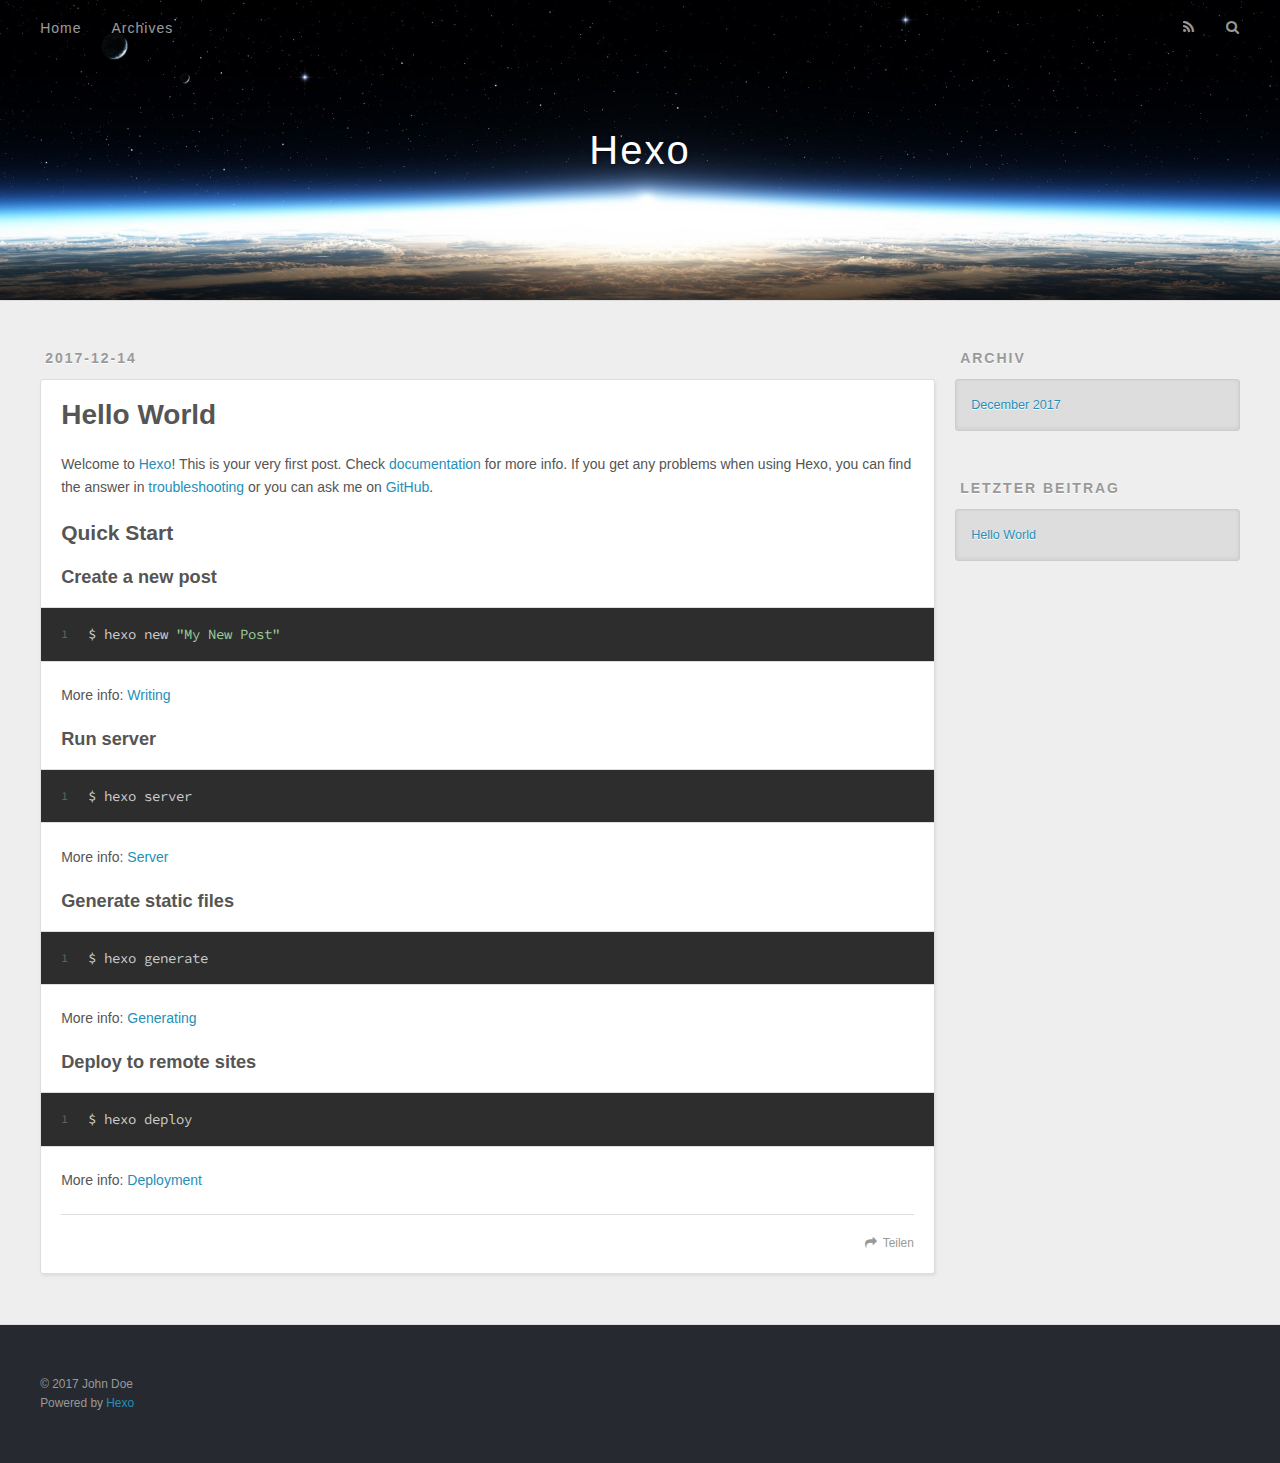
==== index.html @ 67dafe3c "Site updated: 2017-12-14 20:27:31" ====
<!DOCTYPE html>
<html>
<head>
  <meta charset="utf-8">
  

  
  <title>Hexo</title>
  <meta name="viewport" content="width=device-width, initial-scale=1, maximum-scale=1">
  <meta property="og:type" content="website">
<meta property="og:title" content="Hexo">
<meta property="og:url" content="http://yoursite.com/index.html">
<meta property="og:site_name" content="Hexo">
<meta name="twitter:card" content="summary">
<meta name="twitter:title" content="Hexo">
  
    <link rel="alternate" href="/atom.xml" title="Hexo" type="application/atom+xml">
  
  
    <link rel="icon" href="/favicon.png">
  
  
    <link href="//fonts.googleapis.com/css?family=Source+Code+Pro" rel="stylesheet" type="text/css">
  
  <link rel="stylesheet" href="/css/style.css">
</head>

<body>
  <div id="container">
    <div id="wrap">
      <header id="header">
  <div id="banner"></div>
  <div id="header-outer" class="outer">
    <div id="header-title" class="inner">
      <h1 id="logo-wrap">
        <a href="/" id="logo">Hexo</a>
      </h1>
      
    </div>
    <div id="header-inner" class="inner">
      <nav id="main-nav">
        <a id="main-nav-toggle" class="nav-icon"></a>
        
          <a class="main-nav-link" href="/">Home</a>
        
          <a class="main-nav-link" href="/archives">Archives</a>
        
      </nav>
      <nav id="sub-nav">
        
          <a id="nav-rss-link" class="nav-icon" href="/atom.xml" title="RSS Feed"></a>
        
        <a id="nav-search-btn" class="nav-icon" title="Suche"></a>
      </nav>
      <div id="search-form-wrap">
        <form action="//google.com/search" method="get" accept-charset="UTF-8" class="search-form"><input type="search" name="q" class="search-form-input" placeholder="Search"><button type="submit" class="search-form-submit">&#xF002;</button><input type="hidden" name="sitesearch" value="http://yoursite.com"></form>
      </div>
    </div>
  </div>
</header>
      <div class="outer">
        <section id="main">
  
    <article id="post-hello-world" class="article article-type-post" itemscope itemprop="blogPost">
  <div class="article-meta">
    <a href="/2017/12/14/hello-world/" class="article-date">
  <time datetime="2017-12-14T12:22:43.000Z" itemprop="datePublished">2017-12-14</time>
</a>
    
  </div>
  <div class="article-inner">
    
    
      <header class="article-header">
        
  
    <h1 itemprop="name">
      <a class="article-title" href="/2017/12/14/hello-world/">Hello World</a>
    </h1>
  

      </header>
    
    <div class="article-entry" itemprop="articleBody">
      
        <p>Welcome to <a href="https://hexo.io/" target="_blank" rel="noopener">Hexo</a>! This is your very first post. Check <a href="https://hexo.io/docs/" target="_blank" rel="noopener">documentation</a> for more info. If you get any problems when using Hexo, you can find the answer in <a href="https://hexo.io/docs/troubleshooting.html" target="_blank" rel="noopener">troubleshooting</a> or you can ask me on <a href="https://github.com/hexojs/hexo/issues" target="_blank" rel="noopener">GitHub</a>.</p>
<h2 id="Quick-Start"><a href="#Quick-Start" class="headerlink" title="Quick Start"></a>Quick Start</h2><h3 id="Create-a-new-post"><a href="#Create-a-new-post" class="headerlink" title="Create a new post"></a>Create a new post</h3><figure class="highlight bash"><table><tr><td class="gutter"><pre><span class="line">1</span><br></pre></td><td class="code"><pre><span class="line">$ hexo new <span class="string">"My New Post"</span></span><br></pre></td></tr></table></figure>
<p>More info: <a href="https://hexo.io/docs/writing.html" target="_blank" rel="noopener">Writing</a></p>
<h3 id="Run-server"><a href="#Run-server" class="headerlink" title="Run server"></a>Run server</h3><figure class="highlight bash"><table><tr><td class="gutter"><pre><span class="line">1</span><br></pre></td><td class="code"><pre><span class="line">$ hexo server</span><br></pre></td></tr></table></figure>
<p>More info: <a href="https://hexo.io/docs/server.html" target="_blank" rel="noopener">Server</a></p>
<h3 id="Generate-static-files"><a href="#Generate-static-files" class="headerlink" title="Generate static files"></a>Generate static files</h3><figure class="highlight bash"><table><tr><td class="gutter"><pre><span class="line">1</span><br></pre></td><td class="code"><pre><span class="line">$ hexo generate</span><br></pre></td></tr></table></figure>
<p>More info: <a href="https://hexo.io/docs/generating.html" target="_blank" rel="noopener">Generating</a></p>
<h3 id="Deploy-to-remote-sites"><a href="#Deploy-to-remote-sites" class="headerlink" title="Deploy to remote sites"></a>Deploy to remote sites</h3><figure class="highlight bash"><table><tr><td class="gutter"><pre><span class="line">1</span><br></pre></td><td class="code"><pre><span class="line">$ hexo deploy</span><br></pre></td></tr></table></figure>
<p>More info: <a href="https://hexo.io/docs/deployment.html" target="_blank" rel="noopener">Deployment</a></p>

      
    </div>
    <footer class="article-footer">
      <a data-url="http://yoursite.com/2017/12/14/hello-world/" data-id="cjb6gmn2500008516eiylkmpd" class="article-share-link">Teilen</a>
      
      
    </footer>
  </div>
  
</article>


  


</section>
        
          <aside id="sidebar">
  
    

  
    

  
    
  
    
  <div class="widget-wrap">
    <h3 class="widget-title">Archiv</h3>
    <div class="widget">
      <ul class="archive-list"><li class="archive-list-item"><a class="archive-list-link" href="/archives/2017/12/">December 2017</a></li></ul>
    </div>
  </div>


  
    
  <div class="widget-wrap">
    <h3 class="widget-title">letzter Beitrag</h3>
    <div class="widget">
      <ul>
        
          <li>
            <a href="/2017/12/14/hello-world/">Hello World</a>
          </li>
        
      </ul>
    </div>
  </div>

  
</aside>
        
      </div>
      <footer id="footer">
  
  <div class="outer">
    <div id="footer-info" class="inner">
      &copy; 2017 John Doe<br>
      Powered by <a href="http://hexo.io/" target="_blank">Hexo</a>
    </div>
  </div>
</footer>
    </div>
    <nav id="mobile-nav">
  
    <a href="/" class="mobile-nav-link">Home</a>
  
    <a href="/archives" class="mobile-nav-link">Archives</a>
  
</nav>
    

<script src="//ajax.googleapis.com/ajax/libs/jquery/2.0.3/jquery.min.js"></script>


  <link rel="stylesheet" href="/fancybox/jquery.fancybox.css">
  <script src="/fancybox/jquery.fancybox.pack.js"></script>


<script src="/js/script.js"></script>



  </div>
</body>
</html>
---- css/style.css ----
body {
  width: 100%;
}
body:before,
body:after {
  content: "";
  display: table;
}
body:after {
  clear: both;
}
html,
body,
div,
span,
applet,
object,
iframe,
h1,
h2,
h3,
h4,
h5,
h6,
p,
blockquote,
pre,
a,
abbr,
acronym,
address,
big,
cite,
code,
del,
dfn,
em,
img,
ins,
kbd,
q,
s,
samp,
small,
strike,
strong,
sub,
sup,
tt,
var,
dl,
dt,
dd,
ol,
ul,
li,
fieldset,
form,
label,
legend,
table,
caption,
tbody,
tfoot,
thead,
tr,
th,
td {
  margin: 0;
  padding: 0;
  border: 0;
  outline: 0;
  font-weight: inherit;
  font-style: inherit;
  font-family: inherit;
  font-size: 100%;
  vertical-align: baseline;
}
body {
  line-height: 1;
  color: #000;
  background: #fff;
}
ol,
ul {
  list-style: none;
}
table {
  border-collapse: separate;
  border-spacing: 0;
  vertical-align: middle;
}
caption,
th,
td {
  text-align: left;
  font-weight: normal;
  vertical-align: middle;
}
a img {
  border: none;
}
input,
button {
  margin: 0;
  padding: 0;
}
input::-moz-focus-inner,
button::-moz-focus-inner {
  border: 0;
  padding: 0;
}
@font-face {
  font-family: FontAwesome;
  font-style: normal;
  font-weight: normal;
  src: url("fonts/fontawesome-webfont.eot?v=#4.0.3");
  src: url("fonts/fontawesome-webfont.eot?#iefix&v=#4.0.3") format("embedded-opentype"), url("fonts/fontawesome-webfont.woff?v=#4.0.3") format("woff"), url("fonts/fontawesome-webfont.ttf?v=#4.0.3") format("truetype"), url("fonts/fontawesome-webfont.svg#fontawesomeregular?v=#4.0.3") format("svg");
}
html,
body,
#container {
  height: 100%;
}
body {
  background: #eee;
  font: 14px -apple-system, BlinkMacSystemFont, "Segoe UI", "Roboto", "Oxygen", "Ubuntu", "Cantarell", "Fira Sans", "Droid Sans", "Helvetica Neue", sans-serif;
  -webkit-text-size-adjust: 100%;
}
.outer {
  max-width: 1220px;
  margin: 0 auto;
  padding: 0 20px;
}
.outer:before,
.outer:after {
  content: "";
  display: table;
}
.outer:after {
  clear: both;
}
.inner {
  display: inline;
  float: left;
  width: 98.33333333333333%;
  margin: 0 0.833333333333333%;
}
.left,
.alignleft {
  float: left;
}
.right,
.alignright {
  float: right;
}
.clear {
  clear: both;
}
#container {
  position: relative;
}
.mobile-nav-on {
  overflow: hidden;
}
#wrap {
  height: 100%;
  width: 100%;
  position: absolute;
  top: 0;
  left: 0;
  -webkit-transition: 0.2s ease-out;
  -moz-transition: 0.2s ease-out;
  -ms-transition: 0.2s ease-out;
  transition: 0.2s ease-out;
  z-index: 1;
  background: #eee;
}
.mobile-nav-on #wrap {
  left: 280px;
}
@media screen and (min-width: 768px) {
  #main {
    display: inline;
    float: left;
    width: 73.33333333333333%;
    margin: 0 0.833333333333333%;
  }
}
.article-date,
.article-category-link,
.archive-year,
.widget-title {
  text-decoration: none;
  text-transform: uppercase;
  letter-spacing: 2px;
  color: #999;
  margin-bottom: 1em;
  margin-left: 5px;
  line-height: 1em;
  text-shadow: 0 1px #fff;
  font-weight: bold;
}
.article-inner,
.archive-article-inner {
  background: #fff;
  -webkit-box-shadow: 1px 2px 3px #ddd;
  box-shadow: 1px 2px 3px #ddd;
  border: 1px solid #ddd;
  border-radius: 3px;
}
.article-entry h1,
.widget h1 {
  font-size: 2em;
}
.article-entry h2,
.widget h2 {
  font-size: 1.5em;
}
.article-entry h3,
.widget h3 {
  font-size: 1.3em;
}
.article-entry h4,
.widget h4 {
  font-size: 1.2em;
}
.article-entry h5,
.widget h5 {
  font-size: 1em;
}
.article-entry h6,
.widget h6 {
  font-size: 1em;
  color: #999;
}
.article-entry hr,
.widget hr {
  border: 1px dashed #ddd;
}
.article-entry strong,
.widget strong {
  font-weight: bold;
}
.article-entry em,
.widget em,
.article-entry cite,
.widget cite {
  font-style: italic;
}
.article-entry sup,
.widget sup,
.article-entry sub,
.widget sub {
  font-size: 0.75em;
  line-height: 0;
  position: relative;
  vertical-align: baseline;
}
.article-entry sup,
.widget sup {
  top: -0.5em;
}
.article-entry sub,
.widget sub {
  bottom: -0.2em;
}
.article-entry small,
.widget small {
  font-size: 0.85em;
}
.article-entry acronym,
.widget acronym,
.article-entry abbr,
.widget abbr {
  border-bottom: 1px dotted;
}
.article-entry ul,
.widget ul,
.article-entry ol,
.widget ol,
.article-entry dl,
.widget dl {
  margin: 0 20px;
  line-height: 1.6em;
}
.article-entry ul ul,
.widget ul ul,
.article-entry ol ul,
.widget ol ul,
.article-entry ul ol,
.widget ul ol,
.article-entry ol ol,
.widget ol ol {
  margin-top: 0;
  margin-bottom: 0;
}
.article-entry ul,
.widget ul {
  list-style: disc;
}
.article-entry ol,
.widget ol {
  list-style: decimal;
}
.article-entry dt,
.widget dt {
  font-weight: bold;
}
#header {
  height: 300px;
  position: relative;
  border-bottom: 1px solid #ddd;
}
#header:before,
#header:after {
  content: "";
  position: absolute;
  left: 0;
  right: 0;
  height: 40px;
}
#header:before {
  top: 0;
  background: -webkit-linear-gradient(rgba(0,0,0,0.2), transparent);
  background: -moz-linear-gradient(rgba(0,0,0,0.2), transparent);
  background: -ms-linear-gradient(rgba(0,0,0,0.2), transparent);
  background: linear-gradient(rgba(0,0,0,0.2), transparent);
}
#header:after {
  bottom: 0;
  background: -webkit-linear-gradient(transparent, rgba(0,0,0,0.2));
  background: -moz-linear-gradient(transparent, rgba(0,0,0,0.2));
  background: -ms-linear-gradient(transparent, rgba(0,0,0,0.2));
  background: linear-gradient(transparent, rgba(0,0,0,0.2));
}
#header-outer {
  height: 100%;
  position: relative;
}
#header-inner {
  position: relative;
  overflow: hidden;
}
#banner {
  position: absolute;
  top: 0;
  left: 0;
  width: 100%;
  height: 100%;
  background: url("images/banner.jpg") center #000;
  -webkit-background-size: cover;
  -moz-background-size: cover;
  background-size: cover;
  z-index: -1;
}
#header-title {
  text-align: center;
  height: 40px;
  position: absolute;
  top: 50%;
  left: 0;
  margin-top: -20px;
}
#logo,
#subtitle {
  text-decoration: none;
  color: #fff;
  font-weight: 300;
  text-shadow: 0 1px 4px rgba(0,0,0,0.3);
}
#logo {
  font-size: 40px;
  line-height: 40px;
  letter-spacing: 2px;
}
#subtitle {
  font-size: 16px;
  line-height: 16px;
  letter-spacing: 1px;
}
#subtitle-wrap {
  margin-top: 16px;
}
#main-nav {
  float: left;
  margin-left: -15px;
}
.nav-icon,
.main-nav-link {
  float: left;
  color: #fff;
  opacity: 0.6;
  text-decoration: none;
  text-shadow: 0 1px rgba(0,0,0,0.2);
  -webkit-transition: opacity 0.2s;
  -moz-transition: opacity 0.2s;
  -ms-transition: opacity 0.2s;
  transition: opacity 0.2s;
  display: block;
  padding: 20px 15px;
}
.nav-icon:hover,
.main-nav-link:hover {
  opacity: 1;
}
.nav-icon {
  font-family: FontAwesome;
  text-align: center;
  font-size: 14px;
  width: 14px;
  height: 14px;
  padding: 20px 15px;
  position: relative;
  cursor: pointer;
}
.main-nav-link {
  font-weight: 300;
  letter-spacing: 1px;
}
@media screen and (max-width: 479px) {
  .main-nav-link {
    display: none;
  }
}
#main-nav-toggle {
  display: none;
}
#main-nav-toggle:before {
  content: "\f0c9";
}
@media screen and (max-width: 479px) {
  #main-nav-toggle {
    display: block;
  }
}
#sub-nav {
  float: right;
  margin-right: -15px;
}
#nav-rss-link:before {
  content: "\f09e";
}
#nav-search-btn:before {
  content: "\f002";
}
#search-form-wrap {
  position: absolute;
  top: 15px;
  width: 150px;
  height: 30px;
  right: -150px;
  opacity: 0;
  -webkit-transition: 0.2s ease-out;
  -moz-transition: 0.2s ease-out;
  -ms-transition: 0.2s ease-out;
  transition: 0.2s ease-out;
}
#search-form-wrap.on {
  opacity: 1;
  right: 0;
}
@media screen and (max-width: 479px) {
  #search-form-wrap {
    width: 100%;
    right: -100%;
  }
}
.search-form {
  position: absolute;
  top: 0;
  left: 0;
  right: 0;
  background: #fff;
  padding: 5px 15px;
  border-radius: 15px;
  -webkit-box-shadow: 0 0 10px rgba(0,0,0,0.3);
  box-shadow: 0 0 10px rgba(0,0,0,0.3);
}
.search-form-input {
  border: none;
  background: none;
  color: #555;
  width: 100%;
  font: 13px -apple-system, BlinkMacSystemFont, "Segoe UI", "Roboto", "Oxygen", "Ubuntu", "Cantarell", "Fira Sans", "Droid Sans", "Helvetica Neue", sans-serif;
  outline: none;
}
.search-form-input::-webkit-search-results-decoration,
.search-form-input::-webkit-search-cancel-button {
  -webkit-appearance: none;
}
.search-form-submit {
  position: absolute;
  top: 50%;
  right: 10px;
  margin-top: -7px;
  font: 13px FontAwesome;
  border: none;
  background: none;
  color: #bbb;
  cursor: pointer;
}
.search-form-submit:hover,
.search-form-submit:focus {
  color: #777;
}
.article {
  margin: 50px 0;
}
.article-inner {
  overflow: hidden;
}
.article-meta:before,
.article-meta:after {
  content: "";
  display: table;
}
.article-meta:after {
  clear: both;
}
.article-date {
  float: left;
}
.article-category {
  float: left;
  line-height: 1em;
  color: #ccc;
  text-shadow: 0 1px #fff;
  margin-left: 8px;
}
.article-category:before {
  content: "\2022";
}
.article-category-link {
  margin: 0 12px 1em;
}
.article-header {
  padding: 20px 20px 0;
}
.article-title {
  text-decoration: none;
  font-size: 2em;
  font-weight: bold;
  color: #555;
  line-height: 1.1em;
  -webkit-transition: color 0.2s;
  -moz-transition: color 0.2s;
  -ms-transition: color 0.2s;
  transition: color 0.2s;
}
a.article-title:hover {
  color: #258fb8;
}
.article-entry {
  color: #555;
  padding: 0 20px;
}
.article-entry:before,
.article-entry:after {
  content: "";
  display: table;
}
.article-entry:after {
  clear: both;
}
.article-entry p,
.article-entry table {
  line-height: 1.6em;
  margin: 1.6em 0;
}
.article-entry h1,
.article-entry h2,
.article-entry h3,
.article-entry h4,
.article-entry h5,
.article-entry h6 {
  font-weight: bold;
}
.article-entry h1,
.article-entry h2,
.article-entry h3,
.article-entry h4,
.article-entry h5,
.article-entry h6 {
  line-height: 1.1em;
  margin: 1.1em 0;
}
.article-entry a {
  color: #258fb8;
  text-decoration: none;
}
.article-entry a:hover {
  text-decoration: underline;
}
.article-entry ul,
.article-entry ol,
.article-entry dl {
  margin-top: 1.6em;
  margin-bottom: 1.6em;
}
.article-entry img,
.article-entry video {
  max-width: 100%;
  height: auto;
  display: block;
  margin: auto;
}
.article-entry iframe {
  border: none;
}
.article-entry table {
  width: 100%;
  border-collapse: collapse;
  border-spacing: 0;
}
.article-entry th {
  font-weight: bold;
  border-bottom: 3px solid #ddd;
  padding-bottom: 0.5em;
}
.article-entry td {
  border-bottom: 1px solid #ddd;
  padding: 10px 0;
}
.article-entry blockquote {
  font-family: Georgia, "Times New Roman", serif;
  font-size: 1.4em;
  margin: 1.6em 20px;
  text-align: center;
}
.article-entry blockquote footer {
  font-size: 14px;
  margin: 1.6em 0;
  font-family: -apple-system, BlinkMacSystemFont, "Segoe UI", "Roboto", "Oxygen", "Ubuntu", "Cantarell", "Fira Sans", "Droid Sans", "Helvetica Neue", sans-serif;
}
.article-entry blockquote footer cite:before {
  content: "—";
  padding: 0 0.5em;
}
.article-entry .pullquote {
  text-align: left;
  width: 45%;
  margin: 0;
}
.article-entry .pullquote.left {
  margin-left: 0.5em;
  margin-right: 1em;
}
.article-entry .pullquote.right {
  margin-right: 0.5em;
  margin-left: 1em;
}
.article-entry .caption {
  color: #999;
  display: block;
  font-size: 0.9em;
  margin-top: 0.5em;
  position: relative;
  text-align: center;
}
.article-entry .video-container {
  position: relative;
  padding-top: 56.25%;
  height: 0;
  overflow: hidden;
}
.article-entry .video-container iframe,
.article-entry .video-container object,
.article-entry .video-container embed {
  position: absolute;
  top: 0;
  left: 0;
  width: 100%;
  height: 100%;
  margin-top: 0;
}
.article-more-link a {
  display: inline-block;
  line-height: 1em;
  padding: 6px 15px;
  border-radius: 15px;
  background: #eee;
  color: #999;
  text-shadow: 0 1px #fff;
  text-decoration: none;
}
.article-more-link a:hover {
  background: #258fb8;
  color: #fff;
  text-decoration: none;
  text-shadow: 0 1px #1e7293;
}
.article-footer {
  font-size: 0.85em;
  line-height: 1.6em;
  border-top: 1px solid #ddd;
  padding-top: 1.6em;
  margin: 0 20px 20px;
}
.article-footer:before,
.article-footer:after {
  content: "";
  display: table;
}
.article-footer:after {
  clear: both;
}
.article-footer a {
  color: #999;
  text-decoration: none;
}
.article-footer a:hover {
  color: #555;
}
.article-tag-list-item {
  float: left;
  margin-right: 10px;
}
.article-tag-list-link:before {
  content: "#";
}
.article-comment-link {
  float: right;
}
.article-comment-link:before {
  content: "\f075";
  font-family: FontAwesome;
  padding-right: 8px;
}
.article-share-link {
  cursor: pointer;
  float: right;
  margin-left: 20px;
}
.article-share-link:before {
  content: "\f064";
  font-family: FontAwesome;
  padding-right: 6px;
}
#article-nav {
  position: relative;
}
#article-nav:before,
#article-nav:after {
  content: "";
  display: table;
}
#article-nav:after {
  clear: both;
}
@media screen and (min-width: 768px) {
  #article-nav {
    margin: 50px 0;
  }
  #article-nav:before {
    width: 8px;
    height: 8px;
    position: absolute;
    top: 50%;
    left: 50%;
    margin-top: -4px;
    margin-left: -4px;
    content: "";
    border-radius: 50%;
    background: #ddd;
    -webkit-box-shadow: 0 1px 2px #fff;
    box-shadow: 0 1px 2px #fff;
  }
}
.article-nav-link-wrap {
  text-decoration: none;
  text-shadow: 0 1px #fff;
  color: #999;
  -webkit-box-sizing: border-box;
  -moz-box-sizing: border-box;
  box-sizing: border-box;
  margin-top: 50px;
  text-align: center;
  display: block;
}
.article-nav-link-wrap:hover {
  color: #555;
}
@media screen and (min-width: 768px) {
  .article-nav-link-wrap {
    width: 50%;
    margin-top: 0;
  }
}
@media screen and (min-width: 768px) {
  #article-nav-newer {
    float: left;
    text-align: right;
    padding-right: 20px;
  }
}
@media screen and (min-width: 768px) {
  #article-nav-older {
    float: right;
    text-align: left;
    padding-left: 20px;
  }
}
.article-nav-caption {
  text-transform: uppercase;
  letter-spacing: 2px;
  color: #ddd;
  line-height: 1em;
  font-weight: bold;
}
#article-nav-newer .article-nav-caption {
  margin-right: -2px;
}
.article-nav-title {
  font-size: 0.85em;
  line-height: 1.6em;
  margin-top: 0.5em;
}
.article-share-box {
  position: absolute;
  display: none;
  background: #fff;
  -webkit-box-shadow: 1px 2px 10px rgba(0,0,0,0.2);
  box-shadow: 1px 2px 10px rgba(0,0,0,0.2);
  border-radius: 3px;
  margin-left: -145px;
  overflow: hidden;
  z-index: 1;
}
.article-share-box.on {
  display: block;
}
.article-share-input {
  width: 100%;
  background: none;
  -webkit-box-sizing: border-box;
  -moz-box-sizing: border-box;
  box-sizing: border-box;
  font: 14px -apple-system, BlinkMacSystemFont, "Segoe UI", "Roboto", "Oxygen", "Ubuntu", "Cantarell", "Fira Sans", "Droid Sans", "Helvetica Neue", sans-serif;
  padding: 0 15px;
  color: #555;
  outline: none;
  border: 1px solid #ddd;
  border-radius: 3px 3px 0 0;
  height: 36px;
  line-height: 36px;
}
.article-share-links {
  background: #eee;
}
.article-share-links:before,
.article-share-links:after {
  content: "";
  display: table;
}
.article-share-links:after {
  clear: both;
}
.article-share-twitter,
.article-share-facebook,
.article-share-pinterest,
.article-share-google {
  width: 50px;
  height: 36px;
  display: block;
  float: left;
  position: relative;
  color: #999;
  text-shadow: 0 1px #fff;
}
.article-share-twitter:before,
.article-share-facebook:before,
.article-share-pinterest:before,
.article-share-google:before {
  font-size: 20px;
  font-family: FontAwesome;
  width: 20px;
  height: 20px;
  position: absolute;
  top: 50%;
  left: 50%;
  margin-top: -10px;
  margin-left: -10px;
  text-align: center;
}
.article-share-twitter:hover,
.article-share-facebook:hover,
.article-share-pinterest:hover,
.article-share-google:hover {
  color: #fff;
}
.article-share-twitter:before {
  content: "\f099";
}
.article-share-twitter:hover {
  background: #00aced;
  text-shadow: 0 1px #008abe;
}
.article-share-facebook:before {
  content: "\f09a";
}
.article-share-facebook:hover {
  background: #3b5998;
  text-shadow: 0 1px #2f477a;
}
.article-share-pinterest:before {
  content: "\f0d2";
}
.article-share-pinterest:hover {
  background: #cb2027;
  text-shadow: 0 1px #a21a1f;
}
.article-share-google:before {
  content: "\f0d5";
}
.article-share-google:hover {
  background: #dd4b39;
  text-shadow: 0 1px #be3221;
}
.article-gallery {
  background: #000;
  position: relative;
}
.article-gallery-photos {
  position: relative;
  overflow: hidden;
}
.article-gallery-img {
  display: none;
  max-width: 100%;
}
.article-gallery-img:first-child {
  display: block;
}
.article-gallery-img.loaded {
  position: absolute;
  display: block;
}
.article-gallery-img img {
  display: block;
  max-width: 100%;
  margin: 0 auto;
}
#comments {
  background: #fff;
  -webkit-box-shadow: 1px 2px 3px #ddd;
  box-shadow: 1px 2px 3px #ddd;
  padding: 20px;
  border: 1px solid #ddd;
  border-radius: 3px;
  margin: 50px 0;
}
#comments a {
  color: #258fb8;
}
.archives-wrap {
  margin: 50px 0;
}
.archives:before,
.archives:after {
  content: "";
  display: table;
}
.archives:after {
  clear: both;
}
.archive-year-wrap {
  margin-bottom: 1em;
}
.archives {
  -webkit-column-gap: 10px;
  -moz-column-gap: 10px;
  column-gap: 10px;
}
@media screen and (min-width: 480px) and (max-width: 767px) {
  .archives {
    -webkit-column-count: 2;
    -moz-column-count: 2;
    column-count: 2;
  }
}
@media screen and (min-width: 768px) {
  .archives {
    -webkit-column-count: 3;
    -moz-column-count: 3;
    column-count: 3;
  }
}
.archive-article {
  -webkit-column-break-inside: avoid;
  page-break-inside: avoid;
  overflow: hidden;
  break-inside: avoid-column;
}
.archive-article-inner {
  padding: 10px;
  margin-bottom: 15px;
}
.archive-article-title {
  text-decoration: none;
  font-weight: bold;
  color: #555;
  -webkit-transition: color 0.2s;
  -moz-transition: color 0.2s;
  -ms-transition: color 0.2s;
  transition: color 0.2s;
  line-height: 1.6em;
}
.archive-article-title:hover {
  color: #258fb8;
}
.archive-article-footer {
  margin-top: 1em;
}
.archive-article-date {
  color: #999;
  text-decoration: none;
  font-size: 0.85em;
  line-height: 1em;
  margin-bottom: 0.5em;
  display: block;
}
#page-nav {
  margin: 50px auto;
  background: #fff;
  -webkit-box-shadow: 1px 2px 3px #ddd;
  box-shadow: 1px 2px 3px #ddd;
  border: 1px solid #ddd;
  border-radius: 3px;
  text-align: center;
  color: #999;
  overflow: hidden;
}
#page-nav:before,
#page-nav:after {
  content: "";
  display: table;
}
#page-nav:after {
  clear: both;
}
#page-nav a,
#page-nav span {
  padding: 10px 20px;
  line-height: 1;
  height: 2ex;
}
#page-nav a {
  color: #999;
  text-decoration: none;
}
#page-nav a:hover {
  background: #999;
  color: #fff;
}
#page-nav .prev {
  float: left;
}
#page-nav .next {
  float: right;
}
#page-nav .page-number {
  display: inline-block;
}
@media screen and (max-width: 479px) {
  #page-nav .page-number {
    display: none;
  }
}
#page-nav .current {
  color: #555;
  font-weight: bold;
}
#page-nav .space {
  color: #ddd;
}
#footer {
  background: #262a30;
  padding: 50px 0;
  border-top: 1px solid #ddd;
  color: #999;
}
#footer a {
  color: #258fb8;
  text-decoration: none;
}
#footer a:hover {
  text-decoration: underline;
}
#footer-info {
  line-height: 1.6em;
  font-size: 0.85em;
}
.article-entry pre,
.article-entry .highlight {
  background: #2d2d2d;
  margin: 0 -20px;
  padding: 15px 20px;
  border-style: solid;
  border-color: #ddd;
  border-width: 1px 0;
  overflow: auto;
  color: #ccc;
  line-height: 22.400000000000002px;
}
.article-entry .highlight .gutter pre,
.article-entry .gist .gist-file .gist-data .line-numbers {
  color: #666;
  font-size: 0.85em;
}
.article-entry pre,
.article-entry code {
  font-family: "Source Code Pro", Consolas, Monaco, Menlo, Consolas, monospace;
}
.article-entry code {
  background: #eee;
  text-shadow: 0 1px #fff;
  padding: 0 0.3em;
}
.article-entry pre code {
  background: none;
  text-shadow: none;
  padding: 0;
}
.article-entry .highlight pre {
  border: none;
  margin: 0;
  padding: 0;
}
.article-entry .highlight table {
  margin: 0;
  width: auto;
}
.article-entry .highlight td {
  border: none;
  padding: 0;
}
.article-entry .highlight figcaption {
  font-size: 0.85em;
  color: #999;
  line-height: 1em;
  margin-bottom: 1em;
}
.article-entry .highlight figcaption:before,
.article-entry .highlight figcaption:after {
  content: "";
  display: table;
}
.article-entry .highlight figcaption:after {
  clear: both;
}
.article-entry .highlight figcaption a {
  float: right;
}
.article-entry .highlight .gutter pre {
  text-align: right;
  padding-right: 20px;
}
.article-entry .highlight .line {
  height: 22.400000000000002px;
}
.article-entry .highlight .line.marked {
  background: #515151;
}
.article-entry .gist {
  margin: 0 -20px;
  border-style: solid;
  border-color: #ddd;
  border-width: 1px 0;
  background: #2d2d2d;
  padding: 15px 20px 15px 0;
}
.article-entry .gist .gist-file {
  border: none;
  font-family: "Source Code Pro", Consolas, Monaco, Menlo, Consolas, monospace;
  margin: 0;
}
.article-entry .gist .gist-file .gist-data {
  background: none;
  border: none;
}
.article-entry .gist .gist-file .gist-data .line-numbers {
  background: none;
  border: none;
  padding: 0 20px 0 0;
}
.article-entry .gist .gist-file .gist-data .line-data {
  padding: 0 !important;
}
.article-entry .gist .gist-file .highlight {
  margin: 0;
  padding: 0;
  border: none;
}
.article-entry .gist .gist-file .gist-meta {
  background: #2d2d2d;
  color: #999;
  font: 0.85em -apple-system, BlinkMacSystemFont, "Segoe UI", "Roboto", "Oxygen", "Ubuntu", "Cantarell", "Fira Sans", "Droid Sans", "Helvetica Neue", sans-serif;
  text-shadow: 0 0;
  padding: 0;
  margin-top: 1em;
  margin-left: 20px;
}
.article-entry .gist .gist-file .gist-meta a {
  color: #258fb8;
  font-weight: normal;
}
.article-entry .gist .gist-file .gist-meta a:hover {
  text-decoration: underline;
}
pre .comment,
pre .title {
  color: #999;
}
pre .variable,
pre .attribute,
pre .tag,
pre .regexp,
pre .ruby .constant,
pre .xml .tag .title,
pre .xml .pi,
pre .xml .doctype,
pre .html .doctype,
pre .css .id,
pre .css .class,
pre .css .pseudo {
  color: #f2777a;
}
pre .number,
pre .preprocessor,
pre .built_in,
pre .literal,
pre .params,
pre .constant {
  color: #f99157;
}
pre .class,
pre .ruby .class .title,
pre .css .rules .attribute {
  color: #9c9;
}
pre .string,
pre .value,
pre .inheritance,
pre .header,
pre .ruby .symbol,
pre .xml .cdata {
  color: #9c9;
}
pre .css .hexcolor {
  color: #6cc;
}
pre .function,
pre .python .decorator,
pre .python .title,
pre .ruby .function .title,
pre .ruby .title .keyword,
pre .perl .sub,
pre .javascript .title,
pre .coffeescript .title {
  color: #69c;
}
pre .keyword,
pre .javascript .function {
  color: #c9c;
}
@media screen and (max-width: 479px) {
  #mobile-nav {
    position: absolute;
    top: 0;
    left: 0;
    width: 280px;
    height: 100%;
    background: #191919;
    border-right: 1px solid #fff;
  }
}
@media screen and (max-width: 479px) {
  .mobile-nav-link {
    display: block;
    color: #999;
    text-decoration: none;
    padding: 15px 20px;
    font-weight: bold;
  }
  .mobile-nav-link:hover {
    color: #fff;
  }
}
@media screen and (min-width: 768px) {
  #sidebar {
    display: inline;
    float: left;
    width: 23.333333333333332%;
    margin: 0 0.833333333333333%;
  }
}
.widget-wrap {
  margin: 50px 0;
}
.widget {
  color: #777;
  text-shadow: 0 1px #fff;
  background: #ddd;
  -webkit-box-shadow: 0 -1px 4px #ccc inset;
  box-shadow: 0 -1px 4px #ccc inset;
  border: 1px solid #ccc;
  padding: 15px;
  border-radius: 3px;
}
.widget a {
  color: #258fb8;
  text-decoration: none;
}
.widget a:hover {
  text-decoration: underline;
}
.widget ul ul,
.widget ol ul,
.widget dl ul,
.widget ul ol,
.widget ol ol,
.widget dl ol,
.widget ul dl,
.widget ol dl,
.widget dl dl {
  margin-left: 15px;
  list-style: disc;
}
.widget {
  line-height: 1.6em;
  word-wrap: break-word;
  font-size: 0.9em;
}
.widget ul,
.widget ol {
  list-style: none;
  margin: 0;
}
.widget ul ul,
.widget ol ul,
.widget ul ol,
.widget ol ol {
  margin: 0 20px;
}
.widget ul ul,
.widget ol ul {
  list-style: disc;
}
.widget ul ol,
.widget ol ol {
  list-style: decimal;
}
.category-list-count,
.tag-list-count,
.archive-list-count {
  padding-left: 5px;
  color: #999;
  font-size: 0.85em;
}
.category-list-count:before,
.tag-list-count:before,
.archive-list-count:before {
  content: "(";
}
.category-list-count:after,
.tag-list-count:after,
.archive-list-count:after {
  content: ")";
}
.tagcloud a {
  margin-right: 5px;
  display: inline-block;
}
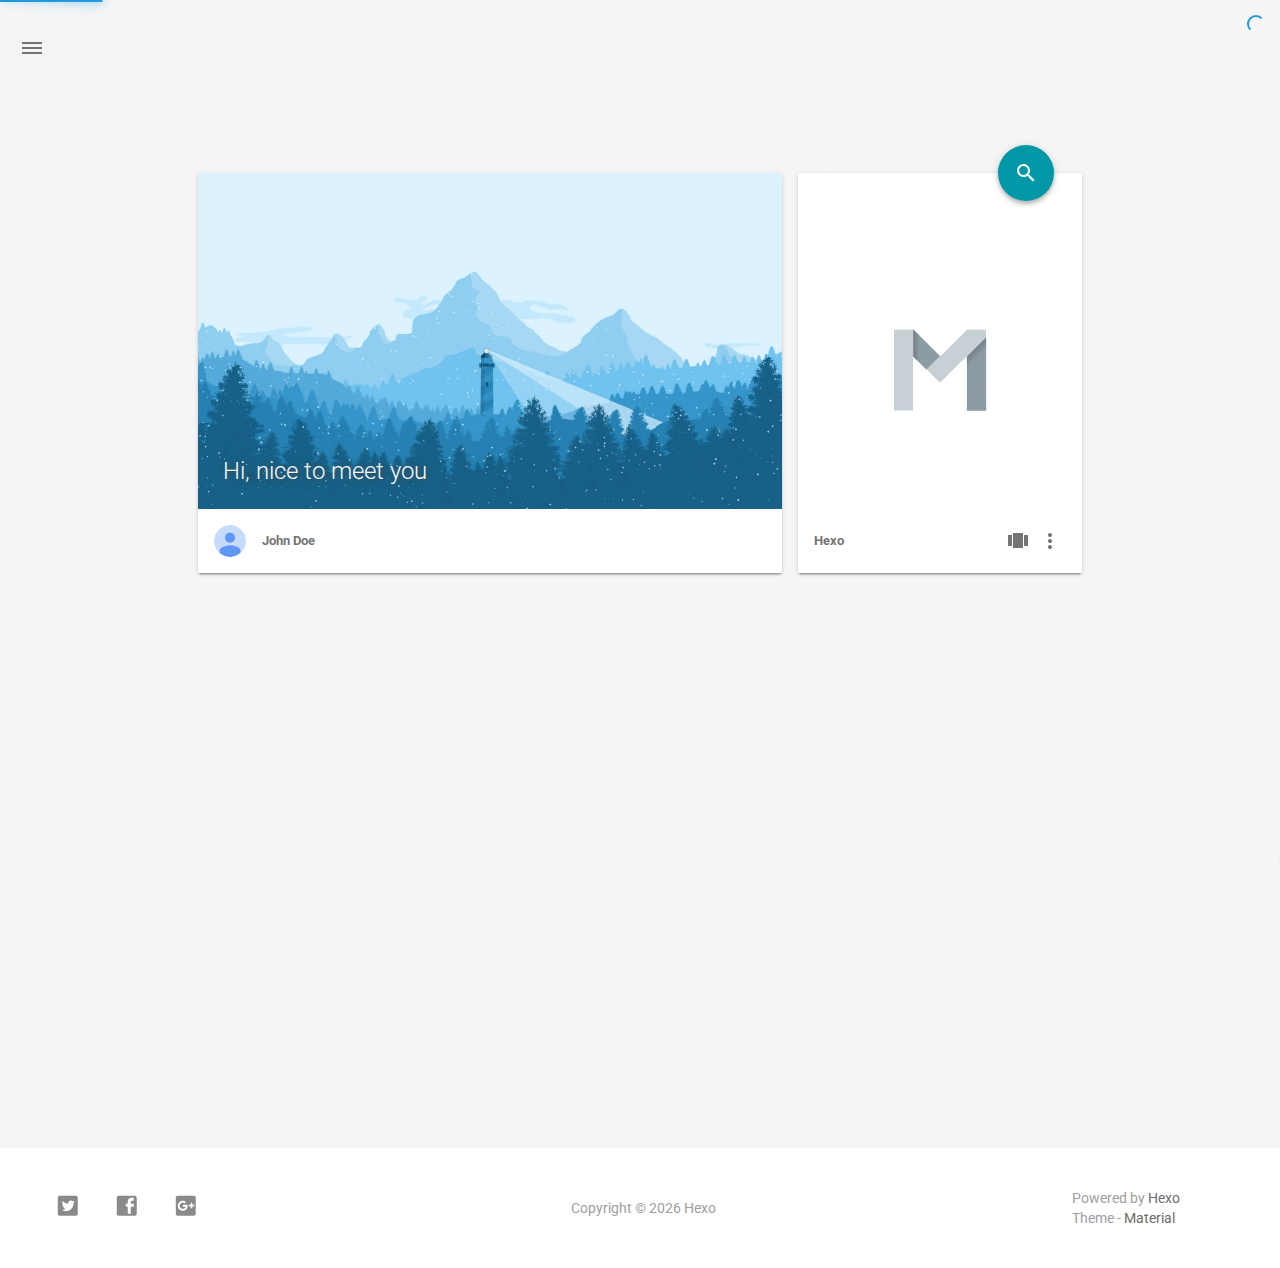
==== commit e25ee1a3: "Site updated: 2017-12-14 20:58:47" ====
--- a/index.html
+++ b/index.html
@@ -1,183 +1,884 @@
 <!DOCTYPE html>
-<html>
-<head>
-  <meta charset="utf-8">
+<html style="display: none;" >
+    <head>
+    <meta charset="utf-8">
+    <!--
+        © Material Theme
+        https://github.com/viosey/hexo-theme-material
+        Version: 1.5.2 -->
+    <script>
+        window.materialVersion = "1.5.2"
+        // Delete localstorage with these tags
+        window.oldVersion = [
+            'codestartv1',
+            '1.3.4',
+            '1.4.0',
+            '1.4.0b1',
+            '1.5.0'
+        ]
+    </script>
+
+    <!-- dns prefetch -->
+    <meta http-equiv="x-dns-prefetch-control" content="on">
+
+
+
+
+
+
+
+
+
+
+
+
+
+
+    <!-- Meta & Info -->
+    <meta http-equiv="X-UA-Compatible" content="IE=Edge,chrome=1">
+    <meta name="renderer" content="webkit">
+    <meta name="viewport" content="width=device-width, initial-scale=1, user-scalable=no">
+
+    <!-- Title -->
+    
+    <title>
+        
+        Hexo
+    </title>
+
+    <!-- Favicons -->
+    <link rel="icon shortcut" type="image/ico" href="/img/favicon.png">
+    <link rel="icon" href="/img/favicon.png">
+
+    <meta name="format-detection" content="telephone=no"/>
+    <meta name="description" itemprop="description" content="">
+    <meta name="keywords" content="">
+    <meta name="theme-color" content="#0097A7">
+
+    <!-- Disable Fucking Bloody Baidu Tranformation -->
+    <meta http-equiv="Cache-Control" content="no-transform" />
+    <meta http-equiv="Cache-Control" content="no-siteapp" />
+
+    <!--[if lte IE 9]>
+        <link rel="stylesheet" href="/css/ie-blocker.css">
+
+        
+            <script src="/js/ie-blocker.en.js"></script>
+        
+    <![endif]-->
+
+    <!-- Import lsloader -->
+    <script>(function(){window.lsloader={jsRunSequence:[],jsnamemap:{},cssnamemap:{}};lsloader.removeLS=function(a){try{localStorage.removeItem(a)}catch(b){}};lsloader.setLS=function(a,c){try{localStorage.setItem(a,c)}catch(b){}};lsloader.getLS=function(a){var c="";try{c=localStorage.getItem(a)}catch(b){c=""}return c};versionString="/*"+(window.materialVersion||"unknownVersion")+"*/";lsloader.clean=function(){try{var b=[];for(var a=0;a<localStorage.length;a++){b.push(localStorage.key(a))}b.forEach(function(e){var f=lsloader.getLS(e);if(window.oldVersion){var d=window.oldVersion.reduce(function(g,h){return g||f.indexOf("/*"+h+"*/")!==-1},false);if(d){lsloader.removeLS(e)}}})}catch(c){}};lsloader.clean();lsloader.load=function(f,a,b,d){if(typeof b==="boolean"){d=b;b=undefined}d=d||false;b=b||function(){};var e;e=this.getLS(f);if(e&&e.indexOf(versionString)===-1){this.removeLS(f);this.requestResource(f,a,b,d);return}if(e){var c=e.split(versionString)[0];if(c!=a){console.log("reload:"+a);this.removeLS(f);this.requestResource(f,a,b,d);return}e=e.split(versionString)[1];if(d){this.jsRunSequence.push({name:f,code:e});this.runjs(a,f,e)}else{document.getElementById(f).appendChild(document.createTextNode(e));b()}}else{this.requestResource(f,a,b,d)}};lsloader.requestResource=function(b,e,a,c){var d=this;if(c){this.iojs(e,b,function(h,f,g){d.setLS(f,h+versionString+g);d.runjs(h,f,g)})}else{this.iocss(e,b,function(f){document.getElementById(b).appendChild(document.createTextNode(f));d.setLS(b,e+versionString+f)},a)}};lsloader.iojs=function(d,b,g){var a=this;a.jsRunSequence.push({name:b,code:""});try{var f=new XMLHttpRequest();f.open("get",d,true);f.onreadystatechange=function(){if(f.readyState==4){if((f.status>=200&&f.status<300)||f.status==304){if(f.response!=""){g(d,b,f.response);return}}a.jsfallback(d,b)}};f.send(null)}catch(c){a.jsfallback(d,b)}};lsloader.iocss=function(f,c,h,a){var b=this;try{var g=new XMLHttpRequest();g.open("get",f,true);g.onreadystatechange=function(){if(g.readyState==4){if((g.status>=200&&g.status<300)||g.status==304){if(g.response!=""){h(g.response);a();return}}b.cssfallback(f,c,a)}};g.send(null)}catch(d){b.cssfallback(f,c,a)}};lsloader.iofonts=function(f,c,h,a){var b=this;try{var g=new XMLHttpRequest();g.open("get",f,true);g.onreadystatechange=function(){if(g.readyState==4){if((g.status>=200&&g.status<300)||g.status==304){if(g.response!=""){h(g.response);a();return}}b.cssfallback(f,c,a)}};g.send(null)}catch(d){b.cssfallback(f,c,a)}};lsloader.runjs=function(f,c,e){if(!!c&&!!e){for(var b in this.jsRunSequence){if(this.jsRunSequence[b].name==c){this.jsRunSequence[b].code=e}}}if(!!this.jsRunSequence[0]&&!!this.jsRunSequence[0].code&&this.jsRunSequence[0].status!="failed"){var a=document.createElement("script");a.appendChild(document.createTextNode(this.jsRunSequence[0].code));a.type="text/javascript";document.getElementsByTagName("head")[0].appendChild(a);this.jsRunSequence.shift();if(this.jsRunSequence.length>0){this.runjs()}}else{if(!!this.jsRunSequence[0]&&this.jsRunSequence[0].status=="failed"){var d=this;var a=document.createElement("script");a.src=this.jsRunSequence[0].path;a.type="text/javascript";this.jsRunSequence[0].status="loading";a.onload=function(){d.jsRunSequence.shift();if(d.jsRunSequence.length>0){d.runjs()}};document.body.appendChild(a)}}};lsloader.tagLoad=function(b,a){this.jsRunSequence.push({name:a,code:"",path:b,status:"failed"});this.runjs()};lsloader.jsfallback=function(c,b){if(!!this.jsnamemap[b]){return}else{this.jsnamemap[b]=b}for(var a in this.jsRunSequence){if(this.jsRunSequence[a].name==b){this.jsRunSequence[a].code="";this.jsRunSequence[a].status="failed";this.jsRunSequence[a].path=c}}this.runjs()};lsloader.cssfallback=function(e,c,b){if(!!this.cssnamemap[c]){return}else{this.cssnamemap[c]=1}var d=document.createElement("link");d.type="text/css";d.href=e;d.rel="stylesheet";d.onload=d.onerror=b;var a=document.getElementsByTagName("script")[0];a.parentNode.insertBefore(d,a)};lsloader.runInlineScript=function(c,b){var a=document.getElementById(b).innerText;this.jsRunSequence.push({name:c,code:a});this.runjs()}})();</script>
+
+    <!-- Import queue -->
+    <script>function Queue(){this.dataStore=[];this.offer=b;this.poll=d;this.execNext=a;this.debug=false;this.startDebug=c;function b(e){if(this.debug){console.log("Offered a Queued Function.")}if(typeof e==="function"){this.dataStore.push(e)}else{console.log("You must offer a function.")}}function d(){if(this.debug){console.log("Polled a Queued Function.")}return this.dataStore.shift()}function a(){var e=this.poll();if(e!==undefined){if(this.debug){console.log("Run a Queued Function.")}e()}}function c(){this.debug=true}}var queue=new Queue();</script>
+
+    <!-- Import CSS -->
+    
+        <style id="material_css"></style><script>if(typeof window.lsLoadCSSMaxNums === "undefined")window.lsLoadCSSMaxNums = 0;window.lsLoadCSSMaxNums++;lsloader.load("material_css","/css/material.min.css?Z7a72R1E4SxzBKR/WGctOA==",function(){if(typeof window.lsLoadCSSNums === "undefined")window.lsLoadCSSNums = 0;window.lsLoadCSSNums++;if(window.lsLoadCSSNums == window.lsLoadCSSMaxNums)document.documentElement.style.display="";}, false)</script>
+        <style id="style_css"></style><script>if(typeof window.lsLoadCSSMaxNums === "undefined")window.lsLoadCSSMaxNums = 0;window.lsLoadCSSMaxNums++;lsloader.load("style_css","/css/style.min.css?MKetZV3cUTfDxvMffaOezg==",function(){if(typeof window.lsLoadCSSNums === "undefined")window.lsLoadCSSNums = 0;window.lsLoadCSSNums++;if(window.lsLoadCSSNums == window.lsLoadCSSMaxNums)document.documentElement.style.display="";}, false)</script>
+
+        
+
+    
+
+    
+
+    <!-- Config CSS -->
+
+<!-- Other Styles -->
+<style>
+  body, html {
+    font-family: Roboto, "Helvetica Neue", Helvetica, "PingFang SC", "Hiragino Sans GB", "Microsoft YaHei", "微软雅黑", Arial, sans-serif;
+    overflow-x: hidden !important;
+  }
   
-
-  
-  <title>Hexo</title>
-  <meta name="viewport" content="width=device-width, initial-scale=1, maximum-scale=1">
-  <meta property="og:type" content="website">
-<meta property="og:title" content="Hexo">
-<meta property="og:url" content="http://yoursite.com/index.html">
-<meta property="og:site_name" content="Hexo">
-<meta name="twitter:card" content="summary">
-<meta name="twitter:title" content="Hexo">
-  
-    <link rel="alternate" href="/atom.xml" title="Hexo" type="application/atom+xml">
-  
-  
-    <link rel="icon" href="/favicon.png">
-  
-  
-    <link href="//fonts.googleapis.com/css?family=Source+Code+Pro" rel="stylesheet" type="text/css">
-  
-  <link rel="stylesheet" href="/css/style.css">
+  code {
+    font-family: Consolas, Monaco, 'Andale Mono', 'Ubuntu Mono', monospace;
+  }
+
+  a {
+    color: #00838F;
+  }
+
+  .mdl-card__media,
+  #search-label,
+  #search-form-label:after,
+  #scheme-Paradox .hot_tags-count,
+  #scheme-Paradox .sidebar_archives-count,
+  #scheme-Paradox .sidebar-colored .sidebar-header,
+  #scheme-Paradox .sidebar-colored .sidebar-badge{
+    background-color: #0097A7 !important;
+  }
+
+  /* Sidebar User Drop Down Menu Text Color */
+  #scheme-Paradox .sidebar-colored .sidebar-nav>.dropdown>.dropdown-menu>li>a:hover,
+  #scheme-Paradox .sidebar-colored .sidebar-nav>.dropdown>.dropdown-menu>li>a:focus {
+    color: #0097A7 !important;
+  }
+
+  #post_entry-right-info,
+  .sidebar-colored .sidebar-nav li:hover > a,
+  .sidebar-colored .sidebar-nav li:hover > a i,
+  .sidebar-colored .sidebar-nav li > a:hover,
+  .sidebar-colored .sidebar-nav li > a:hover i,
+  .sidebar-colored .sidebar-nav li > a:focus i,
+  .sidebar-colored .sidebar-nav > .open > a,
+  .sidebar-colored .sidebar-nav > .open > a:hover,
+  .sidebar-colored .sidebar-nav > .open > a:focus,
+  #ds-reset #ds-ctx .ds-ctx-entry .ds-ctx-head a {
+    color: #0097A7 !important;
+  }
+
+  .toTop {
+    background: #757575 !important;
+  }
+
+  .material-layout .material-post>.material-nav,
+  .material-layout .material-index>.material-nav,
+  .material-nav a {
+    color: #757575;
+  }
+
+  #scheme-Paradox .MD-burger-layer {
+    background-color: #757575;
+  }
+
+  #scheme-Paradox #post-toc-trigger-btn {
+    color: #757575;
+  }
+
+  .post-toc a:hover {
+    color: #00838F;
+    text-decoration: underline;
+  }
+
+</style>
+
+
+<!-- Theme Background Related-->
+
+    <style>
+      body{
+        background-color: #F5F5F5;
+      }
+
+      /* blog_info bottom background */
+      #scheme-Paradox .material-layout .something-else .mdl-card__supporting-text{
+        background-color: #fff;
+      }
+    </style>
+
+
+
+
+<!-- Fade Effect -->
+
+    <style>
+      .fade {
+        transition: all 800ms linear;
+        -webkit-transform: translate3d(0,0,0);
+        -moz-transform: translate3d(0,0,0);
+        -ms-transform: translate3d(0,0,0);
+        -o-transform: translate3d(0,0,0);
+        transform: translate3d(0,0,0);
+        opacity: 1;
+      }
+
+      .fade.out{
+        opacity: 0;
+      }
+    </style>
+
+
+<!-- Import Font -->
+<!-- Import Roboto -->
+
+    <link href="https://fonts.googleapis.com/css?family=Roboto:300,400,500" rel="stylesheet">
+
+
+<!-- Import Material Icons -->
+
+
+    <style id="material_icons"></style><script>if(typeof window.lsLoadCSSMaxNums === "undefined")window.lsLoadCSSMaxNums = 0;window.lsLoadCSSMaxNums++;lsloader.load("material_icons","/css/material-icons.css?pqhB/Rd/ab0H2+kZp0RDmw==",function(){if(typeof window.lsLoadCSSNums === "undefined")window.lsLoadCSSNums = 0;window.lsLoadCSSNums++;if(window.lsLoadCSSNums == window.lsLoadCSSMaxNums)document.documentElement.style.display="";}, false)</script>
+
+
+
+
+    <!-- Import jQuery -->
+    
+        <script>lsloader.load("jq_js","/js/jquery.min.js?qcusAULNeBksqffqUM2+Ig==", true)</script>
+    
+
+    <!-- WebAPP Icons -->
+    <meta name="mobile-web-app-capable" content="yes">
+    <meta name="application-name" content="Hexo">
+    <meta name="msapplication-starturl" content="http://yoursite.com/">
+    <meta name="msapplication-navbutton-color" content="#0097A7">
+    <meta name="apple-mobile-web-app-capable" content="yes">
+    <meta name="apple-mobile-web-app-title" content="Hexo">
+    <meta name="apple-mobile-web-app-status-bar-style" content="black">
+    <link rel="apple-touch-icon" href="/img/favicon.png">
+
+    <!-- Site Verification -->
+    
+    
+
+    <!-- RSS -->
+    
+
+    <!-- The Open Graph protocol -->
+    <meta property="og:url" content="http://yoursite.com/">
+    <meta property="og:type" content="blog">
+    <meta property="og:title" content="Hexo">
+    <meta property="og:image" content="/img/favicon.png">
+    <meta property="og:description" content="">
+    
+
+    
+
+    <!-- The Twitter Card protocol -->
+    <meta name="twitter:card" content="summary_large_image">
+
+    <!-- Add canonical link for SEO -->
+    
+        <link rel="canonical" href="http://yoursite.com" />
+    
+
+    <!-- Structured-data for SEO -->
+    
+        
+<script type="application/ld+json">
+{
+    "@context": "http://schema.org",
+    "@type": "Website",
+    "publisher": {
+        "@type": "Organization",
+        "name": "Hexo",
+        "logo": "/img/favicon.png"
+    },
+    "url": "http://yoursite.com",
+    "image": {
+        "@type": "ImageObject",
+        "url": "/img/favicon.png"
+    },
+    "mainEntityOfPage": {
+        "@type": "WebPage",
+        "@id": "http://yoursite.com"
+    },
+    "description": ""
+}
+</script>
+
+
+
+
+    
+
+    <!-- Analytics -->
+    
+    
+    
+
+    <!-- Custom Head -->
+    
+
 </head>
 
-<body>
-  <div id="container">
-    <div id="wrap">
-      <header id="header">
-  <div id="banner"></div>
-  <div id="header-outer" class="outer">
-    <div id="header-title" class="inner">
-      <h1 id="logo-wrap">
-        <a href="/" id="logo">Hexo</a>
-      </h1>
-      
-    </div>
-    <div id="header-inner" class="inner">
-      <nav id="main-nav">
-        <a id="main-nav-toggle" class="nav-icon"></a>
-        
-          <a class="main-nav-link" href="/">Home</a>
-        
-          <a class="main-nav-link" href="/archives">Archives</a>
-        
-      </nav>
-      <nav id="sub-nav">
-        
-          <a id="nav-rss-link" class="nav-icon" href="/atom.xml" title="RSS Feed"></a>
-        
-        <a id="nav-search-btn" class="nav-icon" title="Suche"></a>
-      </nav>
-      <div id="search-form-wrap">
-        <form action="//google.com/search" method="get" accept-charset="UTF-8" class="search-form"><input type="search" name="q" class="search-form-input" placeholder="Search"><button type="submit" class="search-form-submit">&#xF002;</button><input type="hidden" name="sitesearch" value="http://yoursite.com"></form>
-      </div>
-    </div>
-  </div>
-</header>
-      <div class="outer">
-        <section id="main">
-  
-    <article id="post-hello-world" class="article article-type-post" itemscope itemprop="blogPost">
-  <div class="article-meta">
-    <a href="/2017/12/14/hello-world/" class="article-date">
-  <time datetime="2017-12-14T12:22:43.000Z" itemprop="datePublished">2017-12-14</time>
-</a>
-    
-  </div>
-  <div class="article-inner">
-    
-    
-      <header class="article-header">
-        
-  
-    <h1 itemprop="name">
-      <a class="article-title" href="/2017/12/14/hello-world/">Hello World</a>
-    </h1>
-  
-
-      </header>
-    
-    <div class="article-entry" itemprop="articleBody">
-      
-        <p>Welcome to <a href="https://hexo.io/" target="_blank" rel="noopener">Hexo</a>! This is your very first post. Check <a href="https://hexo.io/docs/" target="_blank" rel="noopener">documentation</a> for more info. If you get any problems when using Hexo, you can find the answer in <a href="https://hexo.io/docs/troubleshooting.html" target="_blank" rel="noopener">troubleshooting</a> or you can ask me on <a href="https://github.com/hexojs/hexo/issues" target="_blank" rel="noopener">GitHub</a>.</p>
-<h2 id="Quick-Start"><a href="#Quick-Start" class="headerlink" title="Quick Start"></a>Quick Start</h2><h3 id="Create-a-new-post"><a href="#Create-a-new-post" class="headerlink" title="Create a new post"></a>Create a new post</h3><figure class="highlight bash"><table><tr><td class="gutter"><pre><span class="line">1</span><br></pre></td><td class="code"><pre><span class="line">$ hexo new <span class="string">"My New Post"</span></span><br></pre></td></tr></table></figure>
-<p>More info: <a href="https://hexo.io/docs/writing.html" target="_blank" rel="noopener">Writing</a></p>
-<h3 id="Run-server"><a href="#Run-server" class="headerlink" title="Run server"></a>Run server</h3><figure class="highlight bash"><table><tr><td class="gutter"><pre><span class="line">1</span><br></pre></td><td class="code"><pre><span class="line">$ hexo server</span><br></pre></td></tr></table></figure>
-<p>More info: <a href="https://hexo.io/docs/server.html" target="_blank" rel="noopener">Server</a></p>
-<h3 id="Generate-static-files"><a href="#Generate-static-files" class="headerlink" title="Generate static files"></a>Generate static files</h3><figure class="highlight bash"><table><tr><td class="gutter"><pre><span class="line">1</span><br></pre></td><td class="code"><pre><span class="line">$ hexo generate</span><br></pre></td></tr></table></figure>
-<p>More info: <a href="https://hexo.io/docs/generating.html" target="_blank" rel="noopener">Generating</a></p>
-<h3 id="Deploy-to-remote-sites"><a href="#Deploy-to-remote-sites" class="headerlink" title="Deploy to remote sites"></a>Deploy to remote sites</h3><figure class="highlight bash"><table><tr><td class="gutter"><pre><span class="line">1</span><br></pre></td><td class="code"><pre><span class="line">$ hexo deploy</span><br></pre></td></tr></table></figure>
-<p>More info: <a href="https://hexo.io/docs/deployment.html" target="_blank" rel="noopener">Deployment</a></p>
-
-      
-    </div>
-    <footer class="article-footer">
-      <a data-url="http://yoursite.com/2017/12/14/hello-world/" data-id="cjb6gmn2500008516eiylkmpd" class="article-share-link">Teilen</a>
-      
-      
-    </footer>
-  </div>
-  
-</article>
-
-
-  
-
-
-</section>
-        
-          <aside id="sidebar">
-  
-    
-
-  
-    
-
-  
-    
-  
-    
-  <div class="widget-wrap">
-    <h3 class="widget-title">Archiv</h3>
-    <div class="widget">
-      <ul class="archive-list"><li class="archive-list-item"><a class="archive-list-link" href="/archives/2017/12/">December 2017</a></li></ul>
-    </div>
-  </div>
-
-
-  
-    
-  <div class="widget-wrap">
-    <h3 class="widget-title">letzter Beitrag</h3>
-    <div class="widget">
-      <ul>
-        
-          <li>
-            <a href="/2017/12/14/hello-world/">Hello World</a>
-          </li>
-        
-      </ul>
-    </div>
-  </div>
-
-  
+
+    
+        <body id="scheme-Paradox" class="lazy">
+            <div class="material-layout  mdl-js-layout has-drawer is-upgraded">
+                
+
+                <!-- Main Container -->
+                <main class="material-layout__content" id="main">
+
+                    <!-- Top Anchor -->
+                    <div id="top"></div>
+
+                    
+                        <!-- Hamburger Button -->
+                        <button class="MD-burger-icon sidebar-toggle">
+                            <span class="MD-burger-layer"></span>
+                        </button>
+                    
+
+                    <!-- Index Module -->
+<div class="material-index mdl-grid">
+    
+        <!-- Paradox Header -->
+        <!-- Daily pic -->
+<div class="mdl-card mdl-shadow--2dp daily-pic mdl-cell mdl-cell--8-col index-top-block">
+
+    <!-- Pic & Slogan -->
+    <div class="mdl-card__media mdl-color-text--grey-50" style="background-image:url(/img/daily_pic.png)">
+        <p class="index-top-block-slogan"><a href="#">
+        
+            
+                Hi, nice to meet you
+            
+        
+        </a></p>
+    </div>
+
+    <!-- Avatar & Name -->
+    <div class="mdl-card__supporting-text meta mdl-color-text--grey-600">
+        <!-- Author Avatar -->
+        <div id="author-avatar">
+            <img src="/img/avatar.png" width="32px" height="32px" alt="avatar">
+        </div>
+        <div>
+            <strong>John Doe</strong>
+        </div>
+    </div>
+</div>
+
+        <!-- Blog info -->
+<div class="mdl-card mdl-shadow--2dp something-else mdl-cell mdl-cell--8-col mdl-cell--4-col-desktop index-top-block">
+
+    <!-- Search -->
+    
+    <!-- Google -->
+    <div class="mdl-textfield mdl-js-textfield mdl-textfield--expandable" method="post" action="">
+        <label id="search-label" class="mdl-button mdl-js-ripple-effect mdl-js-button mdl-button--fab mdl-color--accent mdl-shadow--4dp" for="search">
+            <i class="material-icons mdl-color-text--white" role="presentation">search</i>
+        </label>
+
+        <form autocomplete="off" id="search-form" method="get" action="//google.com/search" accept-charset="UTF-8" class="mdl-textfield__expandable-holder" target="_blank">
+            <input class="mdl-textfield__input search-input" type="search" name="q" id="search" placeholder="">
+            <label id="search-form-label" class="mdl-textfield__label" for="search"></label>
+
+            <input type="hidden" name="sitesearch" value="http://yoursite.com">
+        </form>
+    </div>
+
+
+
+
+
+
+
+    <!-- LOGO -->
+    <div class="something-else-logo mdl-color--white mdl-color-text--grey-600">
+        <a href="#" target="_blank">
+            <img src="/img/logo.png" alt="logo" />
+        </a>
+    </div>
+
+    <!-- Infomation -->
+    <div class="mdl-card__supporting-text meta meta--fill mdl-color-text--grey-600">
+        <!-- Blog Title -->
+        <div>
+            <strong>Hexo</strong>
+        </div>
+        <div class="section-spacer"></div>
+
+        <!-- Pages -->
+        <button id="show-pages-button" class="mdl-button mdl-js-button mdl-js-ripple-effect mdl-button--icon">
+            <i class="material-icons" role="presentation">view_carousel</i>
+            <span class="visuallyhidden">Pages</span>
+        </button>
+        <ul class="mdl-menu mdl-js-menu mdl-menu--bottom-right" for="show-pages-button">
+            
+        </ul>
+
+        <!-- Menu -->
+        <button id="menubtn" class="mdl-button mdl-js-button mdl-js-ripple-effect mdl-button--icon">
+            <i class="material-icons" role="presentation">more_vert</i>
+            <span class="visuallyhidden">show menu</span>
+        </button>
+        <ul class="mdl-menu mdl-js-menu mdl-menu--bottom-right" for="menubtn">
+            
+
+            
+
+            
+                <a class="index_share-link" href="http://service.weibo.com/share/share.php?appkey=&title=Hexo&url=http://yoursite.com&pic=http://yoursite.com/img/favicon.png&searchPic=false&style=simple" target="_blank">
+                    <li class="mdl-menu__item mdl-js-ripple-effect">
+                        شارك على Weibo
+                    </li>
+                </a>
+            
+
+            
+                <a class="index_share-link" href="https://twitter.com/intent/tweet?text=Hexo&url=http://yoursite.com&via=John Doe" target="_blank">
+                    <li class="mdl-menu__item mdl-js-ripple-effect">
+                        شارك على Twitter
+                    </li>
+                </a>
+            
+
+            
+                <a class="index_share-link" href="https://www.facebook.com/sharer/sharer.php?u=http://yoursite.com" target="_blank">
+                    <li class="mdl-menu__item mdl-js-ripple-effect">
+                        شارك على Facebook
+                    </li>
+                </a>
+            
+
+            
+                <a class="index_share-link" href="https://plus.google.com/share?url=http://yoursite.com" target="_blank">
+                    <li class="mdl-menu__item mdl-js-ripple-effect">
+                        شارك على Google+
+                    </li>
+                </a>
+            
+
+            
+
+            
+
+            
+        </ul>
+    </div>
+</div>
+
+    
+    <div class="locate-thumbnail-symbol"></div>
+
+    <!-- Pin on top -->
+    
+
+    <!-- Normal Post -->
+    
+        
+            
+                <!-- Paradox Thumbnail -->
+                <div class="post_entry-module mdl-card mdl-shadow--2dp mdl-cell mdl-cell--12-col fade out">
+    <!-- Post Thumbnail -->
+    
+        
+            <!-- Random Thumbnail -->
+            <div class="post_thumbnail-random mdl-card__media mdl-color-text--grey-50">
+        
+    
+
+        <!-- Post Title -->
+        <p class="article-headline-p"><a href="/2017/12/14/hello-world/">Hello World</a></p>
+    </div>
+
+    <!-- Post Excerpt -->
+    <div class="mdl-color-text--grey-600 mdl-card__supporting-text post_entry-content">
+        
+            Welcome to Hexo
+        
+        &nbsp;&nbsp;&nbsp;
+        <span>
+            <a href="/2017/12/14/hello-world/" target="_self">واصل القراءة</a>
+        </span>
+    </div>
+    <!-- Post_entry Info-->
+    <div id="post_entry-info">
+        <div id="post_entry-left-info" class="mdl-card__supporting-text meta mdl-color-text--grey-600 ">
+            <!-- Author Avatar -->
+            <div id="author-avatar">
+                <img src="/img/avatar.png" width="44px" height="44px" alt="John Doe's avatar">
+            </div>
+            <div>
+                <strong>John Doe</strong>
+                <span>Dec 14, 2017</span>
+            </div>
+        </div>
+        <div id="post_entry-right-info">
+          
+
+            
+
+            
+
+            <!-- Post Views -->
+            <span class="post_entry-views">
+            </span>
+        </div>
+    </div>
+</div>
+
+            
+            
+        
+    
+
+    
+
+    
+        <script type="text/ls-javascript" id="thumbnail-script">
+    var randomNum;
+
+    var locatePost = $('.locate-thumbnail-symbol').next();
+    for(var i = 0; i < 10; i++) {
+        randomNum = Math.floor(Math.random() * 19 + 1);
+
+        locatePost.children('.post_thumbnail-random').attr('id', 'random_thumbnail-'+randomNum);
+        locatePost.children('.post_thumbnail-random').attr('data-original', '/img/random/material-' + randomNum + '.png');
+    $('.post_thumbnail-random').addClass('lazy');
+
+        locatePost = locatePost.next();
+    }
+</script>
+
+    
+</div>
+
+
+                    
+                        <!-- Overlay For Active Sidebar -->
+<div class="sidebar-overlay"></div>
+
+<!-- Material sidebar -->
+<aside id="sidebar" class="sidebar sidebar-colored sidebar-fixed-left" role="navigation">
+    <div id="sidebar-main">
+        <!-- Sidebar Header -->
+        <div class="sidebar-header header-cover" style="background-image: url(/img/sidebar_header.png);">
+    <!-- Top bar -->
+    <div class="top-bar"></div>
+
+    <!-- Sidebar toggle button -->
+    <button type="button" class="sidebar-toggle mdl-button mdl-js-button mdl-js-ripple-effect mdl-button--icon" style="display: initial;" data-upgraded=",MaterialButton,MaterialRipple">
+        <i class="material-icons">clear_all</i>
+        <span class="mdl-button__ripple-container">
+            <span class="mdl-ripple">
+            </span>
+        </span>
+    </button>
+
+    <!-- Sidebar Avatar -->
+    <div class="sidebar-image">
+        <img src="/img/avatar.png" alt="John Doe's avatar">
+    </div>
+
+    <!-- Sidebar Email -->
+    <a data-toggle="dropdown" class="sidebar-brand" href="#settings-dropdown">
+        youremail@email.com
+        <b class="caret"></b>
+    </a>
+</div>
+
+
+        <!-- Sidebar Navigation  -->
+        <ul class="nav sidebar-nav">
+    <!-- User dropdown  -->
+    <li class="dropdown">
+        <ul id="settings-dropdown" class="dropdown-menu">
+            
+                <li>
+                    <a href="#" target="_blank" title="Email Me">
+                        
+                            <i class="material-icons sidebar-material-icons sidebar-indent-left1pc-element">email</i>
+                        
+                        Email Me
+                    </a>
+                </li>
+            
+        </ul>
+    </li>
+
+    <!-- Homepage -->
+    
+        <li id="sidebar-first-li">
+            <a href="/">
+                
+                    <i class="material-icons sidebar-material-icons">home</i>
+                
+                الرئيسية
+            </a>
+        </li>
+        
+    
+
+    <!-- Archives  -->
+    
+        <li class="dropdown">
+            <a href="#" class="ripple-effect dropdown-toggle" data-toggle="dropdown">
+                
+                    <i class="material-icons sidebar-material-icons">inbox</i>
+                
+                    أرشيف
+                <b class="caret"></b>
+            </a>
+            <ul class="dropdown-menu">
+            <li>
+                <a class="sidebar_archives-link" href="/archives/2017/12/">December 2017<span class="sidebar_archives-count">1</span></a>
+            </ul>
+        </li>
+        
+    
+
+    <!-- Categories  -->
+    
+
+    <!-- Pages  -->
+    
+
+    <!-- Article Number  -->
+    
+</ul>
+
+
+        <!-- Sidebar Footer -->
+        <!--
+I'm glad you use this theme, the development is no so easy, I hope you can keep the copyright, I will thank you so much.
+If you still want to delete the copyrights, could you still retain the first one? Which namely "Theme Material"
+It will not impact the appearance and can give developers a lot of support :)
+
+很高兴您使用并喜欢该主题，开发不易 十分谢谢与希望您可以保留一下版权声明。
+如果您仍然想删除的话 能否只保留第一项呢？即 "Theme Material"
+它不会影响美观并可以给开发者很大的支持和动力。 :)
+-->
+
+<!-- Sidebar Divider -->
+
+    <div class="sidebar-divider"></div>
+
+
+<!-- Theme Material -->
+
+    <a href="https://github.com/viosey/hexo-theme-material"  class="sidebar-footer-text-a" target="_blank">
+        <div class="sidebar-text mdl-button mdl-js-button mdl-js-ripple-effect sidebar-footer-text-div" data-upgraded=",MaterialButton,MaterialRipple">
+            سمة - Material
+            <span class="sidebar-badge badge-circle">i</span>
+        </div>
+    </a>
+
+
+<!-- Help & Support -->
+<!--
+
+-->
+
+<!-- Feedback -->
+<!--
+
+-->
+
+<!-- About Theme -->
+<!--
+
+-->
+
+    </div>
+
+    <!-- Sidebar Image -->
+    
+
 </aside>
-        
-      </div>
-      <footer id="footer">
-  
-  <div class="outer">
-    <div id="footer-info" class="inner">
-      &copy; 2017 John Doe<br>
-      Powered by <a href="http://hexo.io/" target="_blank">Hexo</a>
-    </div>
-  </div>
+
+                    
+
+                    
+                        <!-- Footer Top Button -->
+                        <div id="back-to-top" class="toTop-wrap">
+    <a href="#top" class="toTop">
+        <i class="material-icons footer_top-i">expand_less</i>
+    </a>
+</div>
+
+                    
+
+                    <!--Footer-->
+<footer class="mdl-mini-footer" id="bottom">
+    
+        <!-- Paradox Footer Left Section -->
+        <div class="mdl-mini-footer--left-section sns-list">
+    <!-- Twitter -->
+    
+        <a href="https://twitter.com/twitter" target="_blank">
+            <button class="mdl-mini-footer--social-btn social-btn footer-sns-twitter">
+                <span class="visuallyhidden">Twitter</span>
+            </button><!--
+     --></a>
+    
+
+    <!-- Facebook -->
+    
+        <a href="https://www.facebook.com/facebook" target="_blank">
+            <button class="mdl-mini-footer--social-btn social-btn footer-sns-facebook">
+                <span class="visuallyhidden">Facebook</span>
+            </button><!--
+     --></a>
+    
+
+    <!-- Google + -->
+    
+        <a href="https://www.google.com/" target="_blank">
+            <button class="mdl-mini-footer--social-btn social-btn footer-sns-gplus">
+                <span class="visuallyhidden">Google Plus</span>
+            </button><!--
+     --></a>
+    
+
+    <!-- Weibo -->
+    
+
+    <!-- Instagram -->
+    
+
+    <!-- Tumblr -->
+    
+
+    <!-- Github -->
+    
+
+    <!-- LinkedIn -->
+    
+
+    <!-- Zhihu -->
+    
+
+    <!-- Bilibili -->
+    
+
+    <!-- Telegram -->
+    
+    
+    <!-- V2EX -->
+    
+</div>
+
+
+        <!--Copyright-->
+        <div id="copyright">
+            Copyright&nbsp;©<script type="text/javascript">var fd = new Date();document.write("&nbsp;" + fd.getFullYear() + "&nbsp;");</script>Hexo
+            
+        </div>
+
+        <!-- Paradox Footer Right Section -->
+
+        <!--
+        I am glad you use this theme, the development is no so easy, I hope you can keep the copyright.
+        It will not impact the appearance and can give developers a lot of support :)
+
+        很高兴您使用该主题，开发不易，希望您可以保留一下版权声明。
+        它不会影响美观并可以给开发者很大的支持。 :)
+        -->
+
+        <div class="mdl-mini-footer--right-section">
+            <div>
+                <div class="footer-develop-div">Powered by <a href="https://hexo.io" target="_blank" class="footer-develop-a">Hexo</a></div>
+                <div class="footer-develop-div">Theme - <a href="https://github.com/viosey/hexo-theme-material" target="_blank" class="footer-develop-a">Material</a></div>
+            </div>
+        </div>
+    
 </footer>
-    </div>
-    <nav id="mobile-nav">
-  
-    <a href="/" class="mobile-nav-link">Home</a>
-  
-    <a href="/archives" class="mobile-nav-link">Archives</a>
-  
-</nav>
-    
-
-<script src="//ajax.googleapis.com/ajax/libs/jquery/2.0.3/jquery.min.js"></script>
-
-
-  <link rel="stylesheet" href="/fancybox/jquery.fancybox.css">
-  <script src="/fancybox/jquery.fancybox.pack.js"></script>
-
-
-<script src="/js/script.js"></script>
-
-
-
-  </div>
-</body>
-</html>+
+
+                    <!-- Import JS File -->
+
+    <script>lsloader.load("lazyload_js","/js/lazyload.min.js?1BcfzuNXqV+ntF6gq+5X3Q==", true)</script>
+
+
+
+    <script>lsloader.load("js_js","/js/js.min.js?V/53wGualMuiPM3xoetD5Q==", true)</script>
+
+
+
+    <script>lsloader.load("np_js","/js/nprogress.js?pl3Qhb9lvqR1FlyLUna1Yw==", true)</script>
+
+
+<script type="text/ls-javascript" id="NProgress-script">
+    NProgress.configure({
+        showSpinner: true
+    });
+    NProgress.start();
+    $('#nprogress .bar').css({
+        'background': '#29d'
+    });
+    $('#nprogress .peg').css({
+        'box-shadow': '0 0 10px #29d, 0 0 15px #29d'
+    });
+    $('#nprogress .spinner-icon').css({
+        'border-top-color': '#29d',
+        'border-left-color': '#29d'
+    });
+    setTimeout(function() {
+        NProgress.done();
+        $('.fade').removeClass('out');
+    }, 800);
+</script>
+
+
+
+
+
+
+
+
+
+
+
+
+    <!-- Swiftye -->
+    
+
+    <!-- Local Search-->
+    
+
+
+<!-- UC Browser Compatible -->
+<script>
+	var agent = navigator.userAgent.toLowerCase();
+	if(agent.indexOf('ucbrowser')>0) {
+		document.write('<link rel="stylesheet" href="/css/uc.css">');
+	   alert('由于 UC 浏览器使用极旧的内核，而本网站使用了一些新的特性。\n为了您能更好的浏览，推荐使用 Chrome 或 Firefox 浏览器。');
+	}
+</script>
+
+<!-- Import prettify js  -->
+
+
+
+<!-- Window Load -->
+<!-- add class for prettify -->
+<script type="text/ls-javascript" id="window-load">
+    $(window).on('load', function() {
+        // Post_Toc parent position fixed
+        $('.post-toc-wrap').parent('.mdl-menu__container').css('position', 'fixed');
+    });
+
+    
+    
+</script>
+
+<!-- MathJax Load-->
+
+
+<!-- Bing Background -->
+
+
+<script type="text/ls-javascript" id="lazy-load">
+    // Offer LazyLoad
+    queue.offer(function(){
+        $('.lazy').lazyload({
+            effect : 'show'
+        });
+    });
+
+    // Start Queue
+    $(document).ready(function(){
+        setInterval(function(){
+            queue.execNext();
+        },200);
+    });
+</script>
+
+<!-- Custom Footer -->
+
+
+
+<script>
+    (function(){
+        var scriptList = document.querySelectorAll('script[type="text/ls-javascript"]')
+
+        for (var i = 0; i < scriptList.length; ++i) {
+            var item = scriptList[i];
+            lsloader.runInlineScript(item.id,item.id);
+        }
+    })()
+console.log('\n %c © Material Theme | Version: 1.5.2 | https://github.com/viosey/hexo-theme-material %c \n', 'color:#455a64;background:#e0e0e0;padding:5px 0;border-top-left-radius:5px;border-bottom-left-radius:5px;', 'color:#455a64;background:#e0e0e0;padding:5px 0;border-top-right-radius:5px;border-bottom-right-radius:5px;');
+</script>
+
+                </main>
+            </div>
+        </body>
+    
+</html>
--- a/css/ie-blocker.css
+++ b/css/ie-blocker.css
@@ -0,0 +1,180 @@
+@charset "utf-8";
+body .demo-blog{
+    display: none;
+}
+
+h1{
+    background-color: #fff;
+    font-size: 48px;
+    line-height: 48px;
+    border-left: none;
+    width: auto;
+    margin: 0px !important;
+}
+
+#ib-container {
+    display: none;
+    width: 100%;
+    height: 100%;
+    font-family: Arial, Helvetica, sans-serif;
+    position: fixed;
+    top: 0;
+    left: 0;
+    box-sizing: content-box !important;
+    z-index: 99999;
+}
+
+#ib-container * {
+    box-sizing: content-box !important;
+}
+
+.ib-modal {
+    height: 288px;
+    background: #fff;
+    border-left: 8px solid #4fc1e9;
+    position: absolute;
+    color: #434a54;
+    z-index: 99999;
+    width: 592px;
+    top: 50%;
+    left: 50%;
+    transform: translateY(-50%) translateX(-50%);
+    padding: 49px 30px 30px;
+}
+
+.ib-header {
+    height: 80px;
+    padding: 0;
+}
+
+.ib-header h1 {
+    margin: 0;
+    font-size: 24px;
+    text-align: left;
+    color: #434a54;
+}
+
+.ib-header p {
+    margin: 10px 0 0 0;
+    font-size: 14px;
+    line-height: 18px;
+    text-align: left;
+    color: #434a54;
+}
+
+.ib-header p strong {
+    font-weight: normal;
+    color: #3bafda;
+}
+
+.ib-browsers {
+    height: 80px;
+    list-style: none;
+    margin: 0;
+    padding: 0;
+    padding-top: 0;
+    margin-top: 49px;
+}
+
+.ib-browsers li {
+    float: left;
+    width: 148px;
+    height: 80px;
+    position: relative;
+    list-style: none;
+}
+
+.ib-browsers li a {
+    display: block;
+    width: 100%;
+    height: 100%;
+    position: absolute;
+    color: #434a54;
+    text-decoration: none;
+    cursor: pointer;
+}
+
+.ib-browsers li a:hover {
+    background-color: #F2F2F2;
+}
+
+.ib-browsers li a:hover .ib-browser-name {
+    background-color: #4fc1e9;
+    color: #fff;
+}
+
+.ib-browser-icon {
+    display: block;
+    width: 118px;
+    height: 90px;
+    margin: 0 auto;
+    margin-top: 20px;
+}
+
+.ib-browser-name {
+    line-height: 18px;
+    margin-top: 5px;
+    text-align: center;
+    font-size: 20px;
+}
+
+.ib-browser-description {
+    height: 50px;
+    line-height: 14px;
+    font-size: 12px;
+    margin-top: 10px;
+    padding: 0 5px;
+}
+
+.ib-footer {
+    height: 30px;
+}
+
+.ib-try {
+    float: right;
+    height: 30px;
+    padding: 0 15px;
+    color: #fff;
+    background-color: #3bafda;
+    font-size: 12px;
+    line-height: 30px;
+    cursor: pointer;
+    text-decoration: none;
+    margin-top: 49px;
+}
+
+.ib-try:hover {
+    background-color: #4fc1e9;
+}
+
+.ib-mask {
+    width: 100%;
+    height: 100%;
+    position: absolute;
+    top: 0;
+    left: 0;
+    _position: absolute;
+    _top: expression(eval(document.documentElement.scrollTop) + 'px');
+    _left: expression(eval(document.documentElement.scrollLeft) + 'px');
+    _right: auto;
+    _bottom: auto;
+    _width: expression(eval(document.documentElement.clientWidth) + 'px');
+    _height: expression(eval(document.documentElement.clientHeight) + 'px');
+    z-index: 99999;
+}
+
+.ib-mask {
+    background: rgb(0, 0, 0);
+    opacity: 0.8;
+    -ms-filter: "progid:DXImageTransform.Microsoft.Alpha(Opacity=80)";
+    filter: alpha(opacity=80);
+    z-index: 99998;
+}
+
+.zh-cn #ib-container {
+    font-family: 'Microsoft Yahei', sans-serif;
+}
+
+.zh-cn .ib-browser-description {
+    font-size: 12px;
+}
--- a/css/uc.css
+++ b/css/uc.css
@@ -0,0 +1,57 @@
+#scheme-Paradox .mdl-grid{
+  display: block !important;
+}
+
+#scheme-Paradox .material-layout .mdl-card{
+  margin-left: 0;
+  margin-right: 0;
+  width: 100%;
+}
+
+#scheme-Paradox .material-layout .mdl-card{
+  display: block;
+}
+
+#scheme-Paradox .material-layout .mdl-card__media{
+  display: block;
+}
+
+#scheme-Paradox .index-top-block,
+#scheme-Paradox footer{
+  display: none !important;
+}
+
+#scheme-Paradox .material-index{
+  padding-top: 80px !important;
+}
+
+#scheme-Paradox .material-layout .mdl-card__media{
+  height: 223px;
+}
+
+#scheme-Paradox .post_entry-content {
+  display: block !important;
+}
+
+#scheme-Paradox .material-layout .meta{
+  display: block !important;
+}
+
+#scheme-Paradox .article-headline-p{
+  position: relative;
+  top: 140px;
+}
+
+#scheme-Paradox #author-avatar{
+  width: 44px;
+  height: 44px;
+  float: left;
+}
+
+.fabs{
+  width: 56px;
+}
+
+#uc_recommend_ad{
+  display: none !important;
+}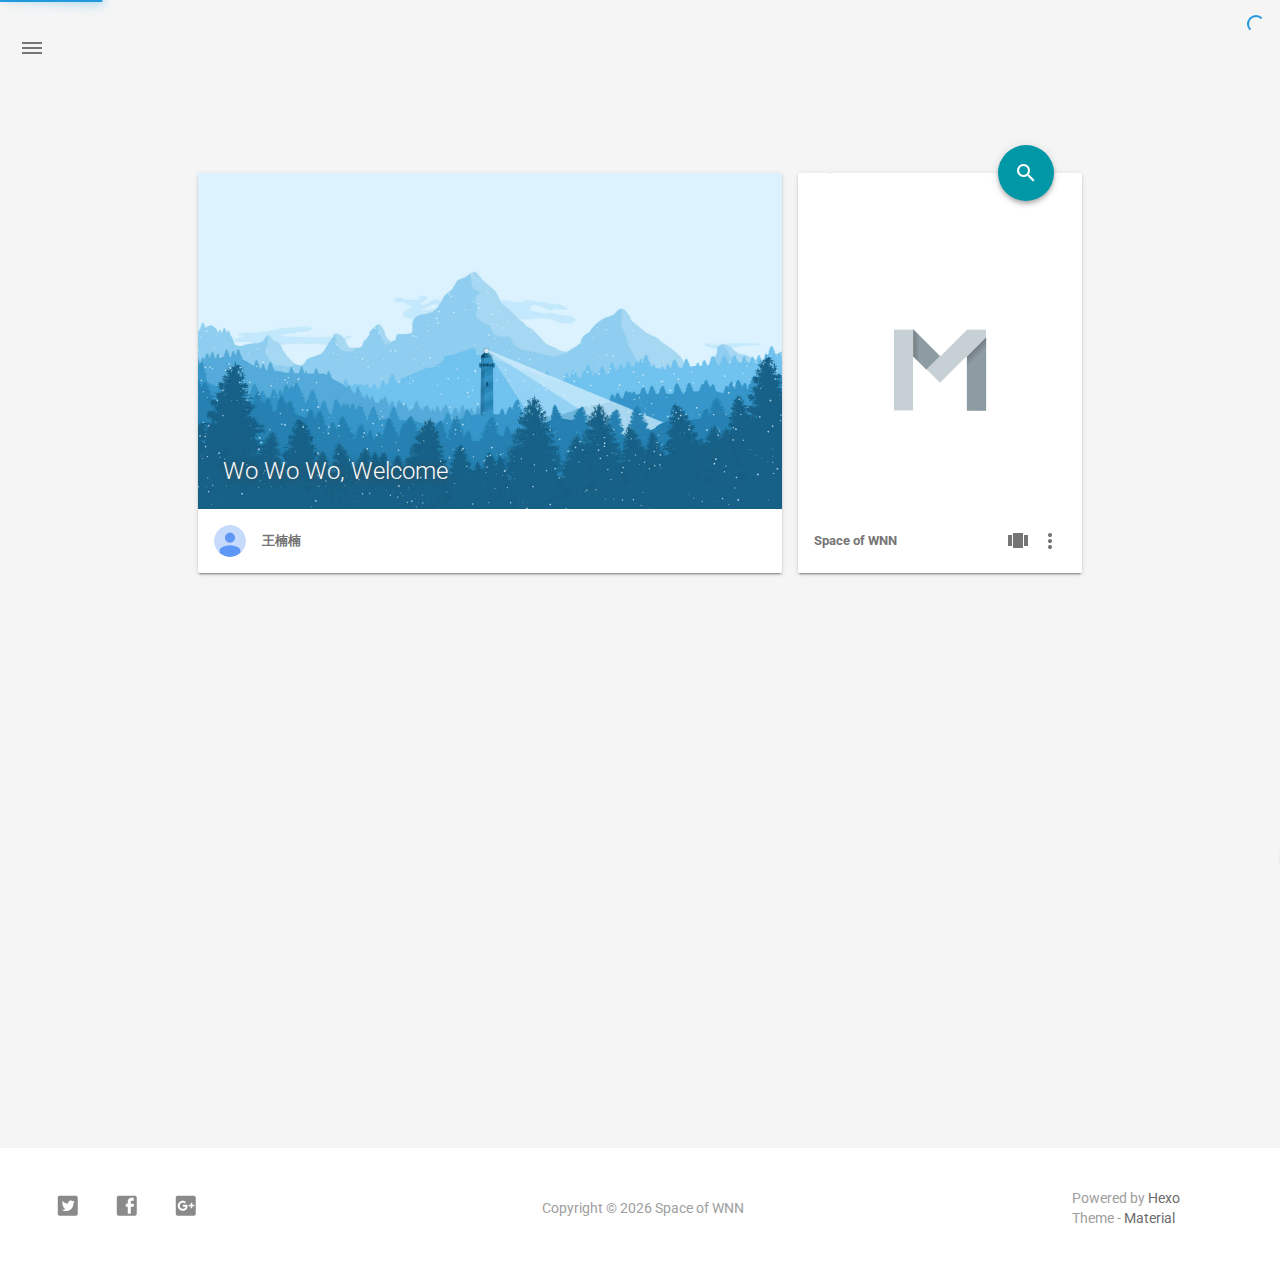
==== commit dabe003a: "Site updated: 2017-12-14 21:08:21" ====
--- a/index.html
+++ b/index.html
@@ -1,5 +1,5 @@
 <!DOCTYPE html>
-<html style="display: none;" >
+<html style="display: none;" lang="zh">
     <head>
     <meta charset="utf-8">
     <!--
@@ -43,7 +43,7 @@
     
     <title>
         
-        Hexo
+        Space of WNN
     </title>
 
     <!-- Favicons -->
@@ -63,7 +63,7 @@
         <link rel="stylesheet" href="/css/ie-blocker.css">
 
         
-            <script src="/js/ie-blocker.en.js"></script>
+            <script src="/js/ie-blocker.zhCN.js"></script>
         
     <![endif]-->
 
@@ -212,11 +212,11 @@
 
     <!-- WebAPP Icons -->
     <meta name="mobile-web-app-capable" content="yes">
-    <meta name="application-name" content="Hexo">
+    <meta name="application-name" content="Space of WNN">
     <meta name="msapplication-starturl" content="http://yoursite.com/">
     <meta name="msapplication-navbutton-color" content="#0097A7">
     <meta name="apple-mobile-web-app-capable" content="yes">
-    <meta name="apple-mobile-web-app-title" content="Hexo">
+    <meta name="apple-mobile-web-app-title" content="Space of WNN">
     <meta name="apple-mobile-web-app-status-bar-style" content="black">
     <link rel="apple-touch-icon" href="/img/favicon.png">
 
@@ -230,7 +230,7 @@
     <!-- The Open Graph protocol -->
     <meta property="og:url" content="http://yoursite.com/">
     <meta property="og:type" content="blog">
-    <meta property="og:title" content="Hexo">
+    <meta property="og:title" content="Space of WNN">
     <meta property="og:image" content="/img/favicon.png">
     <meta property="og:description" content="">
     
@@ -254,7 +254,7 @@
     "@type": "Website",
     "publisher": {
         "@type": "Organization",
-        "name": "Hexo",
+        "name": "Space of WNN",
         "logo": "/img/favicon.png"
     },
     "url": "http://yoursite.com",
@@ -316,7 +316,7 @@
         <p class="index-top-block-slogan"><a href="#">
         
             
-                Hi, nice to meet you
+                Wo Wo Wo, Welcome
             
         
         </a></p>
@@ -329,7 +329,7 @@
             <img src="/img/avatar.png" width="32px" height="32px" alt="avatar">
         </div>
         <div>
-            <strong>John Doe</strong>
+            <strong>王楠楠</strong>
         </div>
     </div>
 </div>
@@ -370,7 +370,7 @@
     <div class="mdl-card__supporting-text meta meta--fill mdl-color-text--grey-600">
         <!-- Blog Title -->
         <div>
-            <strong>Hexo</strong>
+            <strong>Space of WNN</strong>
         </div>
         <div class="section-spacer"></div>
 
@@ -394,17 +394,17 @@
             
 
             
-                <a class="index_share-link" href="http://service.weibo.com/share/share.php?appkey=&title=Hexo&url=http://yoursite.com&pic=http://yoursite.com/img/favicon.png&searchPic=false&style=simple" target="_blank">
+                <a class="index_share-link" href="http://service.weibo.com/share/share.php?appkey=&title=Space of WNN&url=http://yoursite.com&pic=http://yoursite.com/img/favicon.png&searchPic=false&style=simple" target="_blank">
                     <li class="mdl-menu__item mdl-js-ripple-effect">
-                        شارك على Weibo
+                        分享到微博
                     </li>
                 </a>
             
 
             
-                <a class="index_share-link" href="https://twitter.com/intent/tweet?text=Hexo&url=http://yoursite.com&via=John Doe" target="_blank">
+                <a class="index_share-link" href="https://twitter.com/intent/tweet?text=Space of WNN&url=http://yoursite.com&via=王楠楠" target="_blank">
                     <li class="mdl-menu__item mdl-js-ripple-effect">
-                        شارك على Twitter
+                        分享到 Twitter
                     </li>
                 </a>
             
@@ -412,7 +412,7 @@
             
                 <a class="index_share-link" href="https://www.facebook.com/sharer/sharer.php?u=http://yoursite.com" target="_blank">
                     <li class="mdl-menu__item mdl-js-ripple-effect">
-                        شارك على Facebook
+                        分享到 Facebook
                     </li>
                 </a>
             
@@ -420,7 +420,7 @@
             
                 <a class="index_share-link" href="https://plus.google.com/share?url=http://yoursite.com" target="_blank">
                     <li class="mdl-menu__item mdl-js-ripple-effect">
-                        شارك على Google+
+                        分享到 Google+
                     </li>
                 </a>
             
@@ -465,7 +465,7 @@
         
         &nbsp;&nbsp;&nbsp;
         <span>
-            <a href="/2017/12/14/hello-world/" target="_self">واصل القراءة</a>
+            <a href="/2017/12/14/hello-world/" target="_self">阅读全文</a>
         </span>
     </div>
     <!-- Post_entry Info-->
@@ -473,11 +473,11 @@
         <div id="post_entry-left-info" class="mdl-card__supporting-text meta mdl-color-text--grey-600 ">
             <!-- Author Avatar -->
             <div id="author-avatar">
-                <img src="/img/avatar.png" width="44px" height="44px" alt="John Doe's avatar">
+                <img src="/img/avatar.png" width="44px" height="44px" alt="王楠楠's avatar">
             </div>
             <div>
-                <strong>John Doe</strong>
-                <span>Dec 14, 2017</span>
+                <strong>王楠楠</strong>
+                <span>12月 14, 2017</span>
             </div>
         </div>
         <div id="post_entry-right-info">
@@ -544,12 +544,12 @@
 
     <!-- Sidebar Avatar -->
     <div class="sidebar-image">
-        <img src="/img/avatar.png" alt="John Doe's avatar">
+        <img src="/img/avatar.png" alt="王楠楠's avatar">
     </div>
 
     <!-- Sidebar Email -->
     <a data-toggle="dropdown" class="sidebar-brand" href="#settings-dropdown">
-        youremail@email.com
+        wnn1572@163.com
         <b class="caret"></b>
     </a>
 </div>
@@ -580,7 +580,7 @@
                 
                     <i class="material-icons sidebar-material-icons">home</i>
                 
-                الرئيسية
+                主页
             </a>
         </li>
         
@@ -593,12 +593,12 @@
                 
                     <i class="material-icons sidebar-material-icons">inbox</i>
                 
-                    أرشيف
+                    归档
                 <b class="caret"></b>
             </a>
             <ul class="dropdown-menu">
             <li>
-                <a class="sidebar_archives-link" href="/archives/2017/12/">December 2017<span class="sidebar_archives-count">1</span></a>
+                <a class="sidebar_archives-link" href="/archives/2017/12/">十二月 2017<span class="sidebar_archives-count">1</span></a>
             </ul>
         </li>
         
@@ -635,7 +635,7 @@
 
     <a href="https://github.com/viosey/hexo-theme-material"  class="sidebar-footer-text-a" target="_blank">
         <div class="sidebar-text mdl-button mdl-js-button mdl-js-ripple-effect sidebar-footer-text-div" data-upgraded=",MaterialButton,MaterialRipple">
-            سمة - Material
+            主题 - Material
             <span class="sidebar-badge badge-circle">i</span>
         </div>
     </a>
@@ -738,7 +738,7 @@
 
         <!--Copyright-->
         <div id="copyright">
-            Copyright&nbsp;©<script type="text/javascript">var fd = new Date();document.write("&nbsp;" + fd.getFullYear() + "&nbsp;");</script>Hexo
+            Copyright&nbsp;©<script type="text/javascript">var fd = new Date();document.write("&nbsp;" + fd.getFullYear() + "&nbsp;");</script>Space of WNN
             
         </div>
 
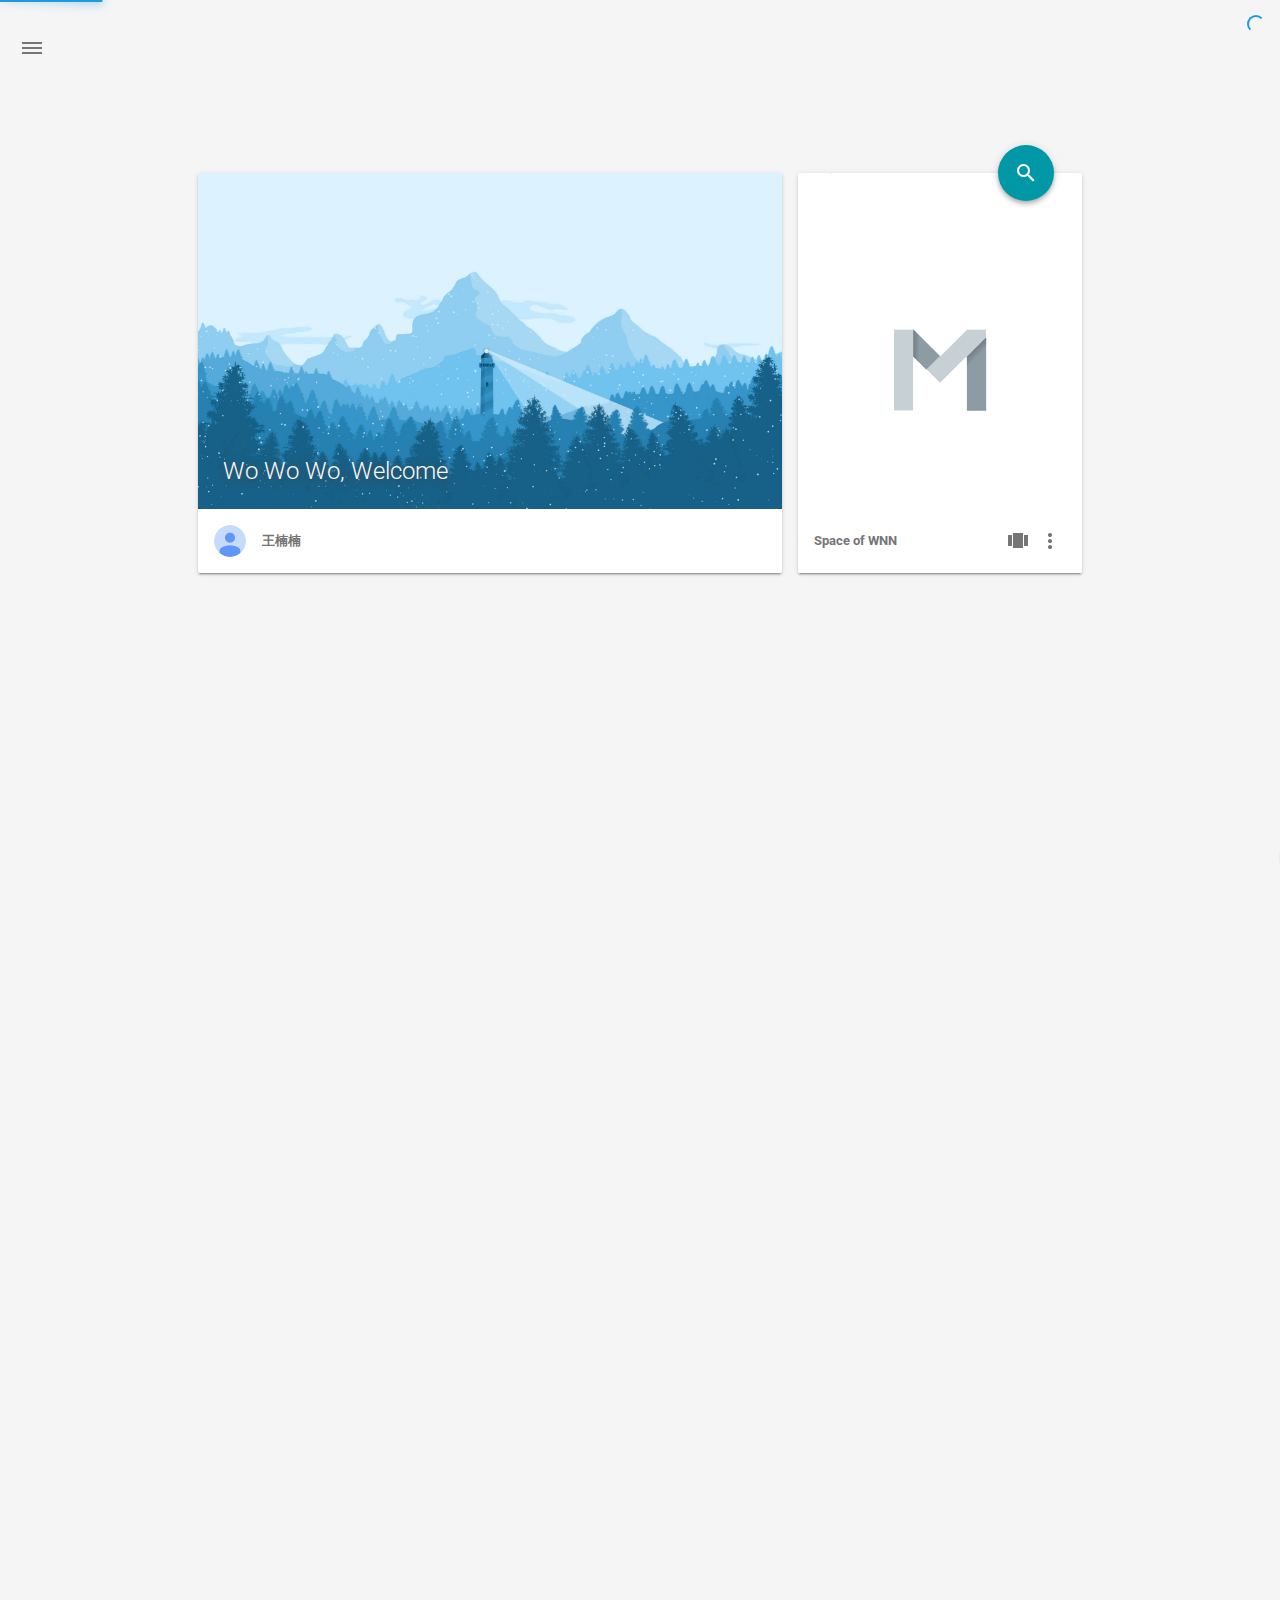
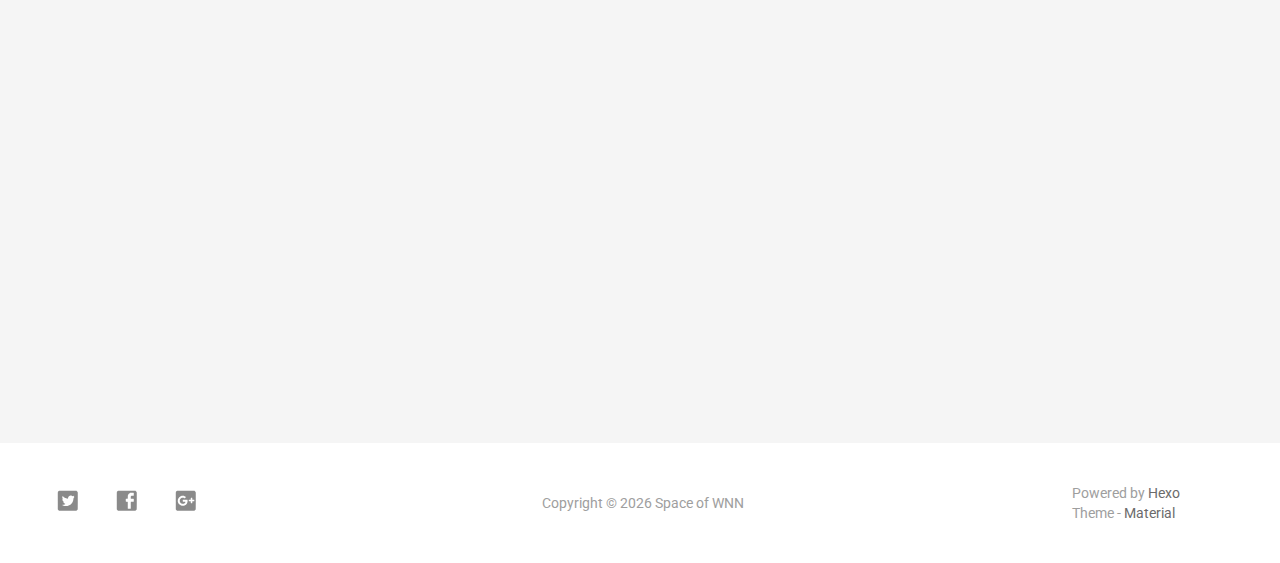
==== commit cb1e6f94: "Site updated: 2017-12-14 21:40:57" ====
--- a/index.html
+++ b/index.html
@@ -455,17 +455,18 @@
     
 
         <!-- Post Title -->
-        <p class="article-headline-p"><a href="/2017/12/14/hello-world/">Hello World</a></p>
+        <p class="article-headline-p"><a href="/2017/12/14/test/">test</a></p>
     </div>
 
     <!-- Post Excerpt -->
     <div class="mdl-color-text--grey-600 mdl-card__supporting-text post_entry-content">
         
-            Welcome to Hexo
+            介绍部分
+...
         
         &nbsp;&nbsp;&nbsp;
         <span>
-            <a href="/2017/12/14/hello-world/" target="_self">阅读全文</a>
+            <a href="/2017/12/14/test/" target="_self">阅读全文</a>
         </span>
     </div>
     <!-- Post_entry Info-->
@@ -498,6 +499,118 @@
             
         
     
+        
+            
+                <!-- Paradox Thumbnail -->
+                <div class="post_entry-module mdl-card mdl-shadow--2dp mdl-cell mdl-cell--12-col fade out">
+    <!-- Post Thumbnail -->
+    
+        
+            <!-- Random Thumbnail -->
+            <div class="post_thumbnail-random mdl-card__media mdl-color-text--grey-50">
+        
+    
+
+        <!-- Post Title -->
+        <p class="article-headline-p"><a href="/2017/12/14/hello-world/">奢GO作品展示</a></p>
+    </div>
+
+    <!-- Post Excerpt -->
+    <div class="mdl-color-text--grey-600 mdl-card__supporting-text post_entry-content">
+        
+            优惠卷部分
+        
+        &nbsp;&nbsp;&nbsp;
+        <span>
+            <a href="/2017/12/14/hello-world/" target="_self">阅读全文</a>
+        </span>
+    </div>
+    <!-- Post_entry Info-->
+    <div id="post_entry-info">
+        <div id="post_entry-left-info" class="mdl-card__supporting-text meta mdl-color-text--grey-600 ">
+            <!-- Author Avatar -->
+            <div id="author-avatar">
+                <img src="/img/avatar.png" width="44px" height="44px" alt="王楠楠's avatar">
+            </div>
+            <div>
+                <strong>王楠楠</strong>
+                <span>12月 14, 2017</span>
+            </div>
+        </div>
+        <div id="post_entry-right-info">
+          
+
+            
+
+            
+
+            <!-- Post Views -->
+            <span class="post_entry-views">
+            </span>
+        </div>
+    </div>
+</div>
+
+            
+            
+        
+    
+        
+            
+                <!-- Paradox Thumbnail -->
+                <div class="post_entry-module mdl-card mdl-shadow--2dp mdl-cell mdl-cell--12-col fade out">
+    <!-- Post Thumbnail -->
+    
+        
+            <!-- Random Thumbnail -->
+            <div class="post_thumbnail-random mdl-card__media mdl-color-text--grey-50">
+        
+    
+
+        <!-- Post Title -->
+        <p class="article-headline-p"><a href="/2017/12/14/ 奢GO作品展示/">奢GO 作品展示</a></p>
+    </div>
+
+    <!-- Post Excerpt -->
+    <div class="mdl-color-text--grey-600 mdl-card__supporting-text post_entry-content">
+        
+            优惠卷部分
+        
+        &nbsp;&nbsp;&nbsp;
+        <span>
+            <a href="/2017/12/14/ 奢GO作品展示/" target="_self">阅读全文</a>
+        </span>
+    </div>
+    <!-- Post_entry Info-->
+    <div id="post_entry-info">
+        <div id="post_entry-left-info" class="mdl-card__supporting-text meta mdl-color-text--grey-600 ">
+            <!-- Author Avatar -->
+            <div id="author-avatar">
+                <img src="/img/avatar.png" width="44px" height="44px" alt="王楠楠's avatar">
+            </div>
+            <div>
+                <strong>王楠楠</strong>
+                <span>12月 14, 2017</span>
+            </div>
+        </div>
+        <div id="post_entry-right-info">
+          
+
+            
+
+            
+
+            <!-- Post Views -->
+            <span class="post_entry-views">
+            </span>
+        </div>
+    </div>
+</div>
+
+            
+            
+        
+    
 
     
 
@@ -598,7 +711,7 @@
             </a>
             <ul class="dropdown-menu">
             <li>
-                <a class="sidebar_archives-link" href="/archives/2017/12/">十二月 2017<span class="sidebar_archives-count">1</span></a>
+                <a class="sidebar_archives-link" href="/archives/2017/12/">十二月 2017<span class="sidebar_archives-count">3</span></a>
             </ul>
         </li>
         
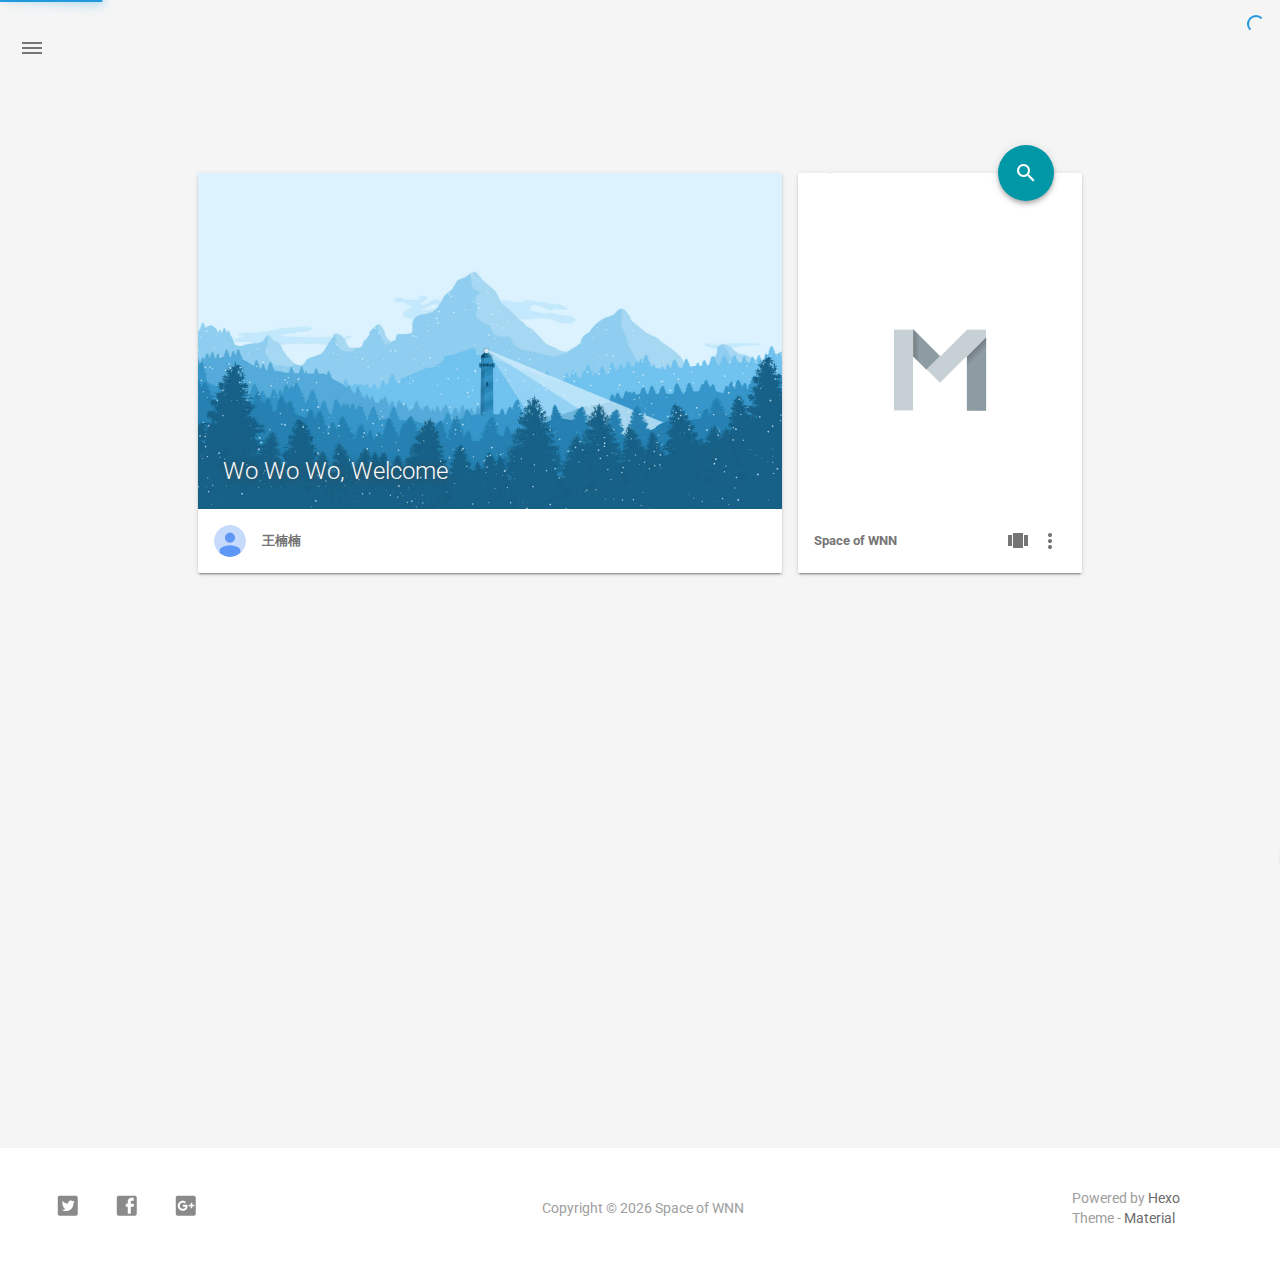
==== commit f198838f: "Site updated: 2017-12-14 22:01:22" ====
--- a/index.html
+++ b/index.html
@@ -455,18 +455,17 @@
     
 
         <!-- Post Title -->
-        <p class="article-headline-p"><a href="/2017/12/14/test/">test</a></p>
+        <p class="article-headline-p"><a href="/2017/12/14/奢GO作品展示/">奢GO作品展示</a></p>
     </div>
 
     <!-- Post Excerpt -->
     <div class="mdl-color-text--grey-600 mdl-card__supporting-text post_entry-content">
         
-            介绍部分
-...
+            这个地方写大概的描述
         
         &nbsp;&nbsp;&nbsp;
         <span>
-            <a href="/2017/12/14/test/" target="_self">阅读全文</a>
+            <a href="/2017/12/14/奢GO作品展示/" target="_self">阅读全文</a>
         </span>
     </div>
     <!-- Post_entry Info-->
@@ -499,118 +498,6 @@
             
         
     
-        
-            
-                <!-- Paradox Thumbnail -->
-                <div class="post_entry-module mdl-card mdl-shadow--2dp mdl-cell mdl-cell--12-col fade out">
-    <!-- Post Thumbnail -->
-    
-        
-            <!-- Random Thumbnail -->
-            <div class="post_thumbnail-random mdl-card__media mdl-color-text--grey-50">
-        
-    
-
-        <!-- Post Title -->
-        <p class="article-headline-p"><a href="/2017/12/14/hello-world/">奢GO作品展示</a></p>
-    </div>
-
-    <!-- Post Excerpt -->
-    <div class="mdl-color-text--grey-600 mdl-card__supporting-text post_entry-content">
-        
-            优惠卷部分
-        
-        &nbsp;&nbsp;&nbsp;
-        <span>
-            <a href="/2017/12/14/hello-world/" target="_self">阅读全文</a>
-        </span>
-    </div>
-    <!-- Post_entry Info-->
-    <div id="post_entry-info">
-        <div id="post_entry-left-info" class="mdl-card__supporting-text meta mdl-color-text--grey-600 ">
-            <!-- Author Avatar -->
-            <div id="author-avatar">
-                <img src="/img/avatar.png" width="44px" height="44px" alt="王楠楠's avatar">
-            </div>
-            <div>
-                <strong>王楠楠</strong>
-                <span>12月 14, 2017</span>
-            </div>
-        </div>
-        <div id="post_entry-right-info">
-          
-
-            
-
-            
-
-            <!-- Post Views -->
-            <span class="post_entry-views">
-            </span>
-        </div>
-    </div>
-</div>
-
-            
-            
-        
-    
-        
-            
-                <!-- Paradox Thumbnail -->
-                <div class="post_entry-module mdl-card mdl-shadow--2dp mdl-cell mdl-cell--12-col fade out">
-    <!-- Post Thumbnail -->
-    
-        
-            <!-- Random Thumbnail -->
-            <div class="post_thumbnail-random mdl-card__media mdl-color-text--grey-50">
-        
-    
-
-        <!-- Post Title -->
-        <p class="article-headline-p"><a href="/2017/12/14/ 奢GO作品展示/">奢GO 作品展示</a></p>
-    </div>
-
-    <!-- Post Excerpt -->
-    <div class="mdl-color-text--grey-600 mdl-card__supporting-text post_entry-content">
-        
-            优惠卷部分
-        
-        &nbsp;&nbsp;&nbsp;
-        <span>
-            <a href="/2017/12/14/ 奢GO作品展示/" target="_self">阅读全文</a>
-        </span>
-    </div>
-    <!-- Post_entry Info-->
-    <div id="post_entry-info">
-        <div id="post_entry-left-info" class="mdl-card__supporting-text meta mdl-color-text--grey-600 ">
-            <!-- Author Avatar -->
-            <div id="author-avatar">
-                <img src="/img/avatar.png" width="44px" height="44px" alt="王楠楠's avatar">
-            </div>
-            <div>
-                <strong>王楠楠</strong>
-                <span>12月 14, 2017</span>
-            </div>
-        </div>
-        <div id="post_entry-right-info">
-          
-
-            
-
-            
-
-            <!-- Post Views -->
-            <span class="post_entry-views">
-            </span>
-        </div>
-    </div>
-</div>
-
-            
-            
-        
-    
 
     
 
@@ -711,7 +598,7 @@
             </a>
             <ul class="dropdown-menu">
             <li>
-                <a class="sidebar_archives-link" href="/archives/2017/12/">十二月 2017<span class="sidebar_archives-count">3</span></a>
+                <a class="sidebar_archives-link" href="/archives/2017/12/">十二月 2017<span class="sidebar_archives-count">1</span></a>
             </ul>
         </li>
         
